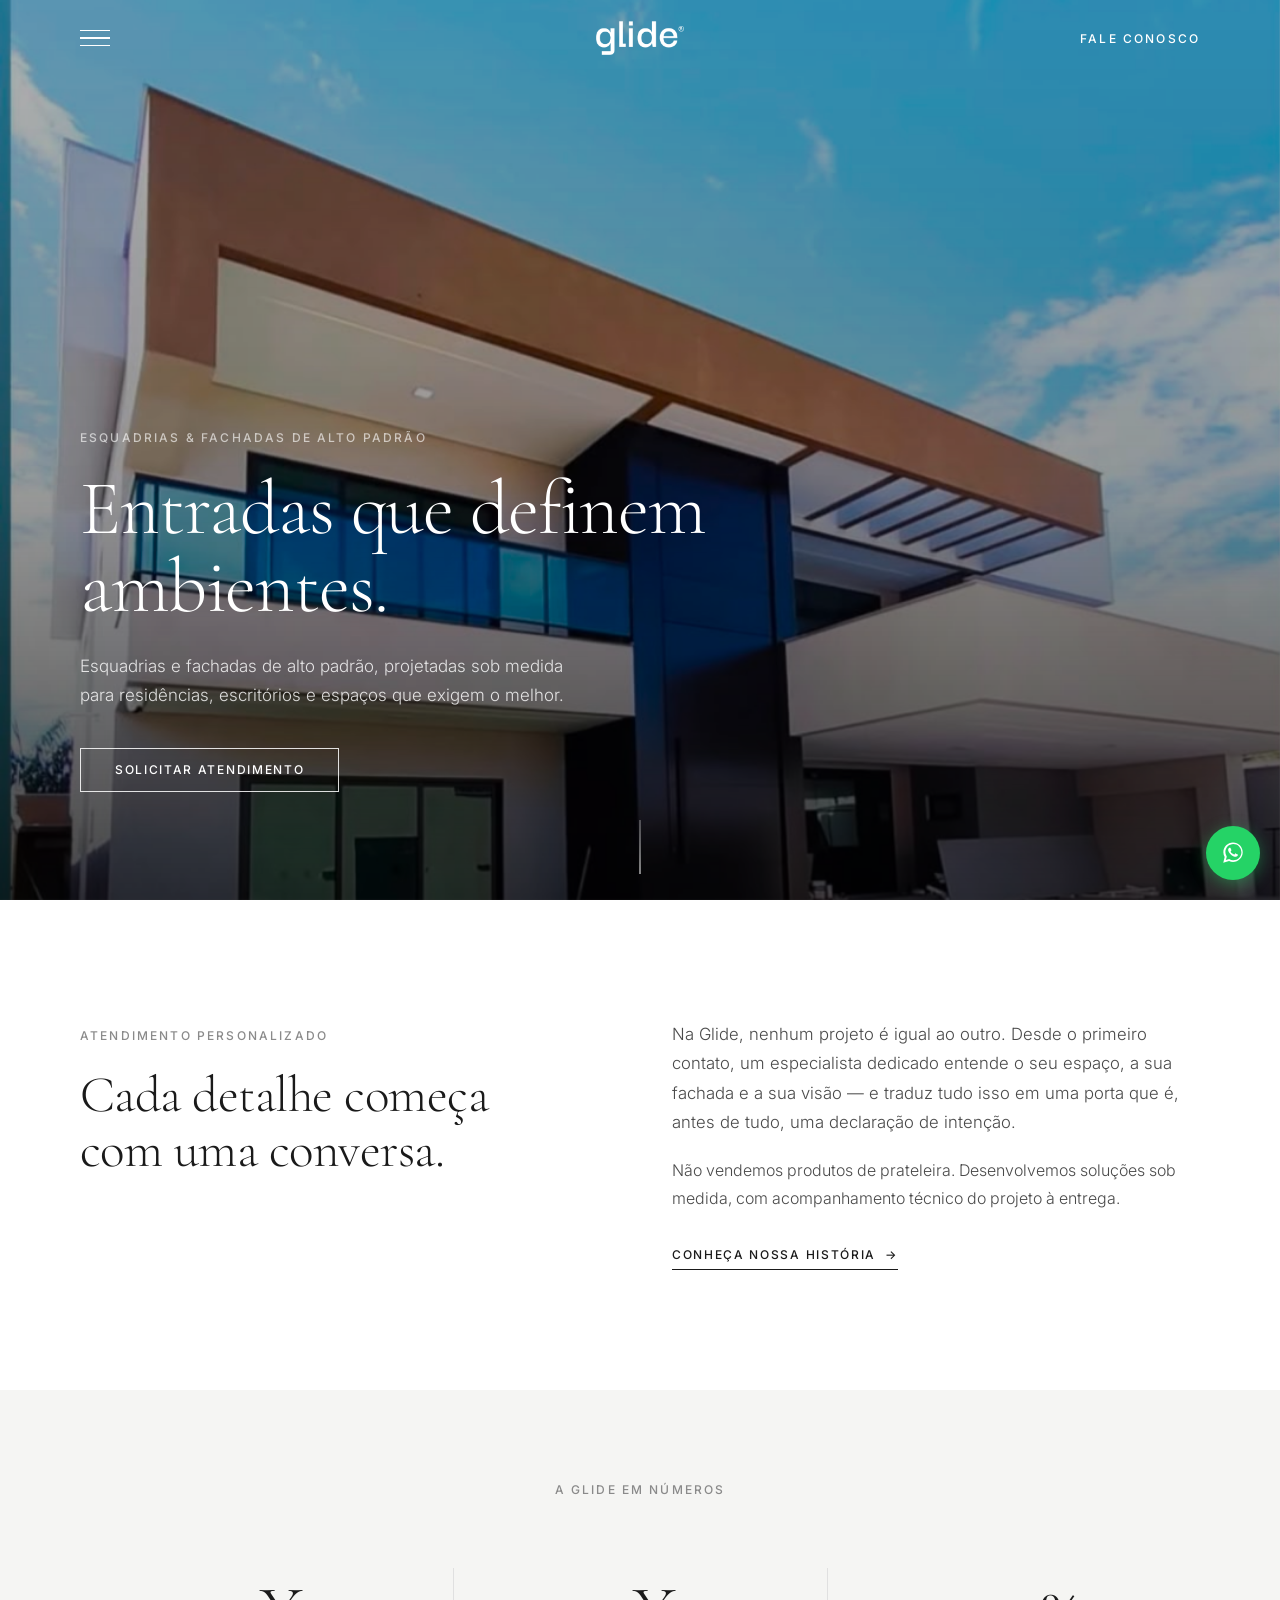
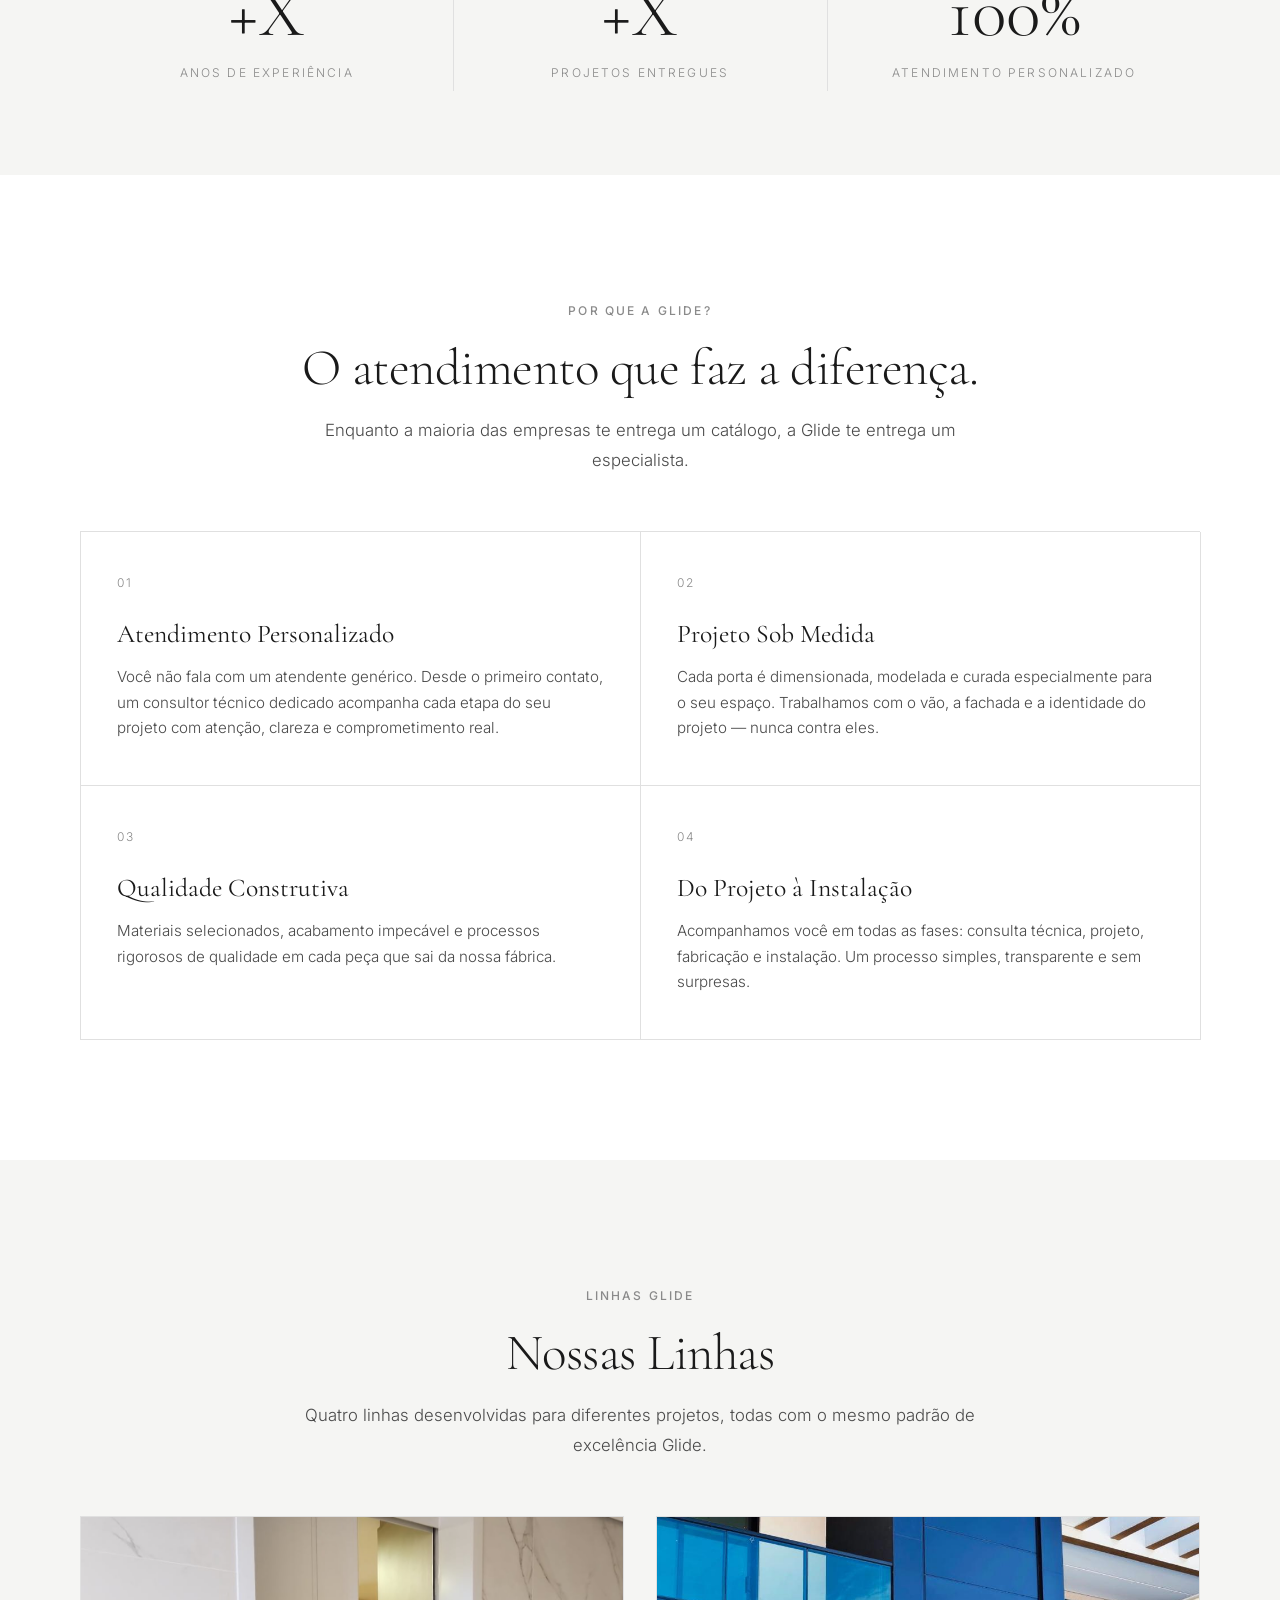
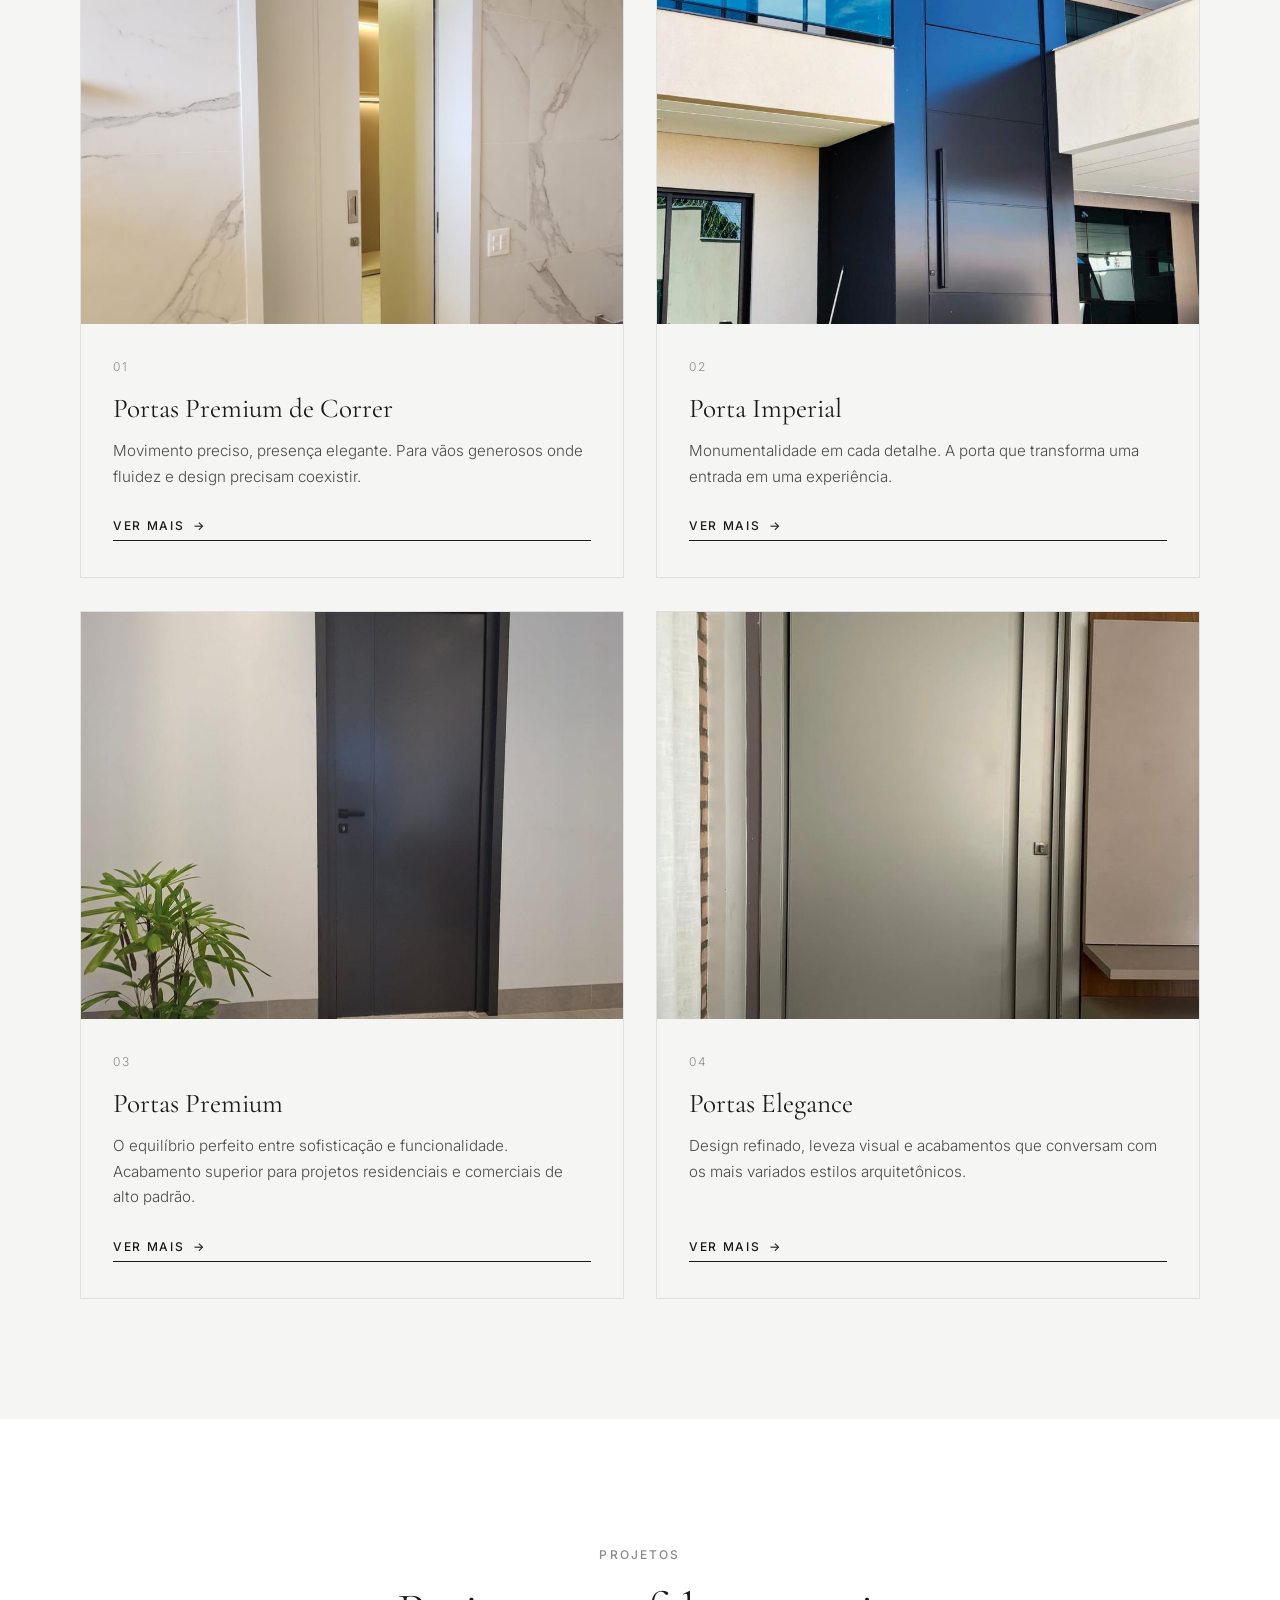
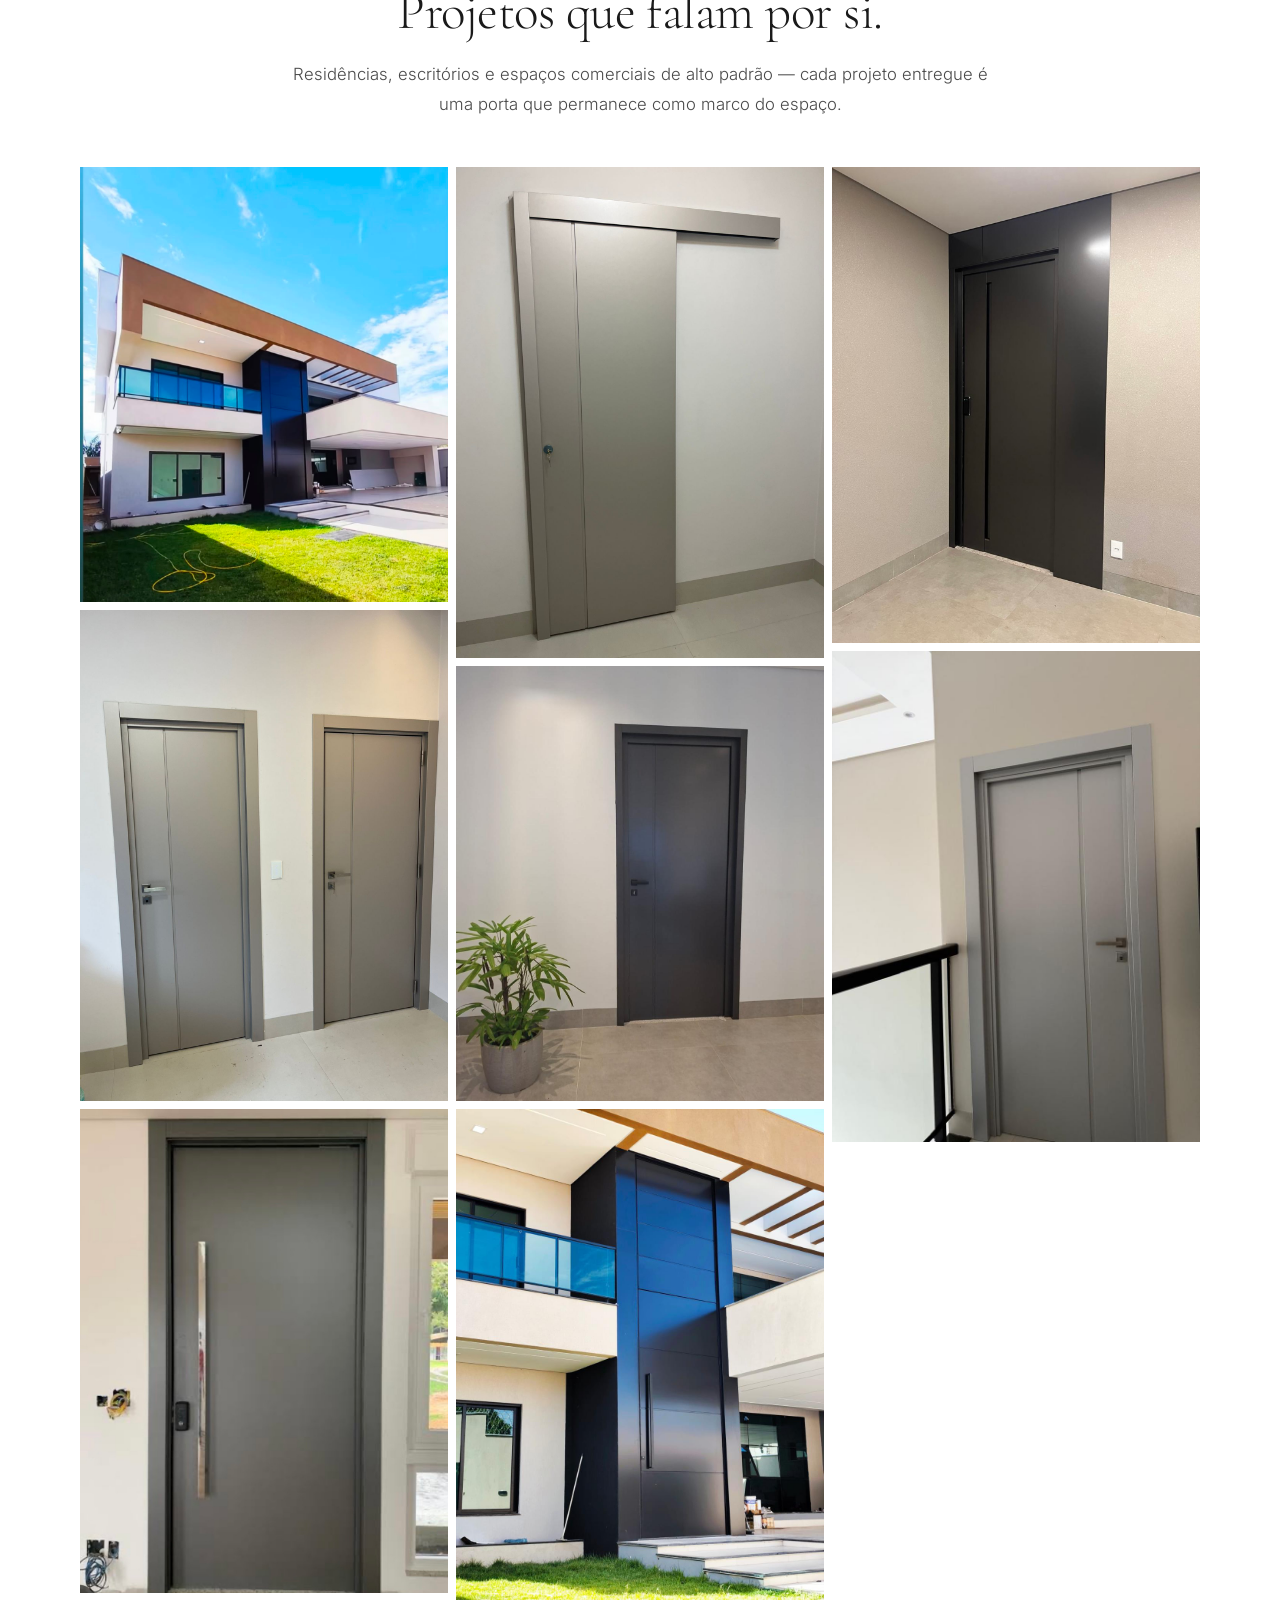
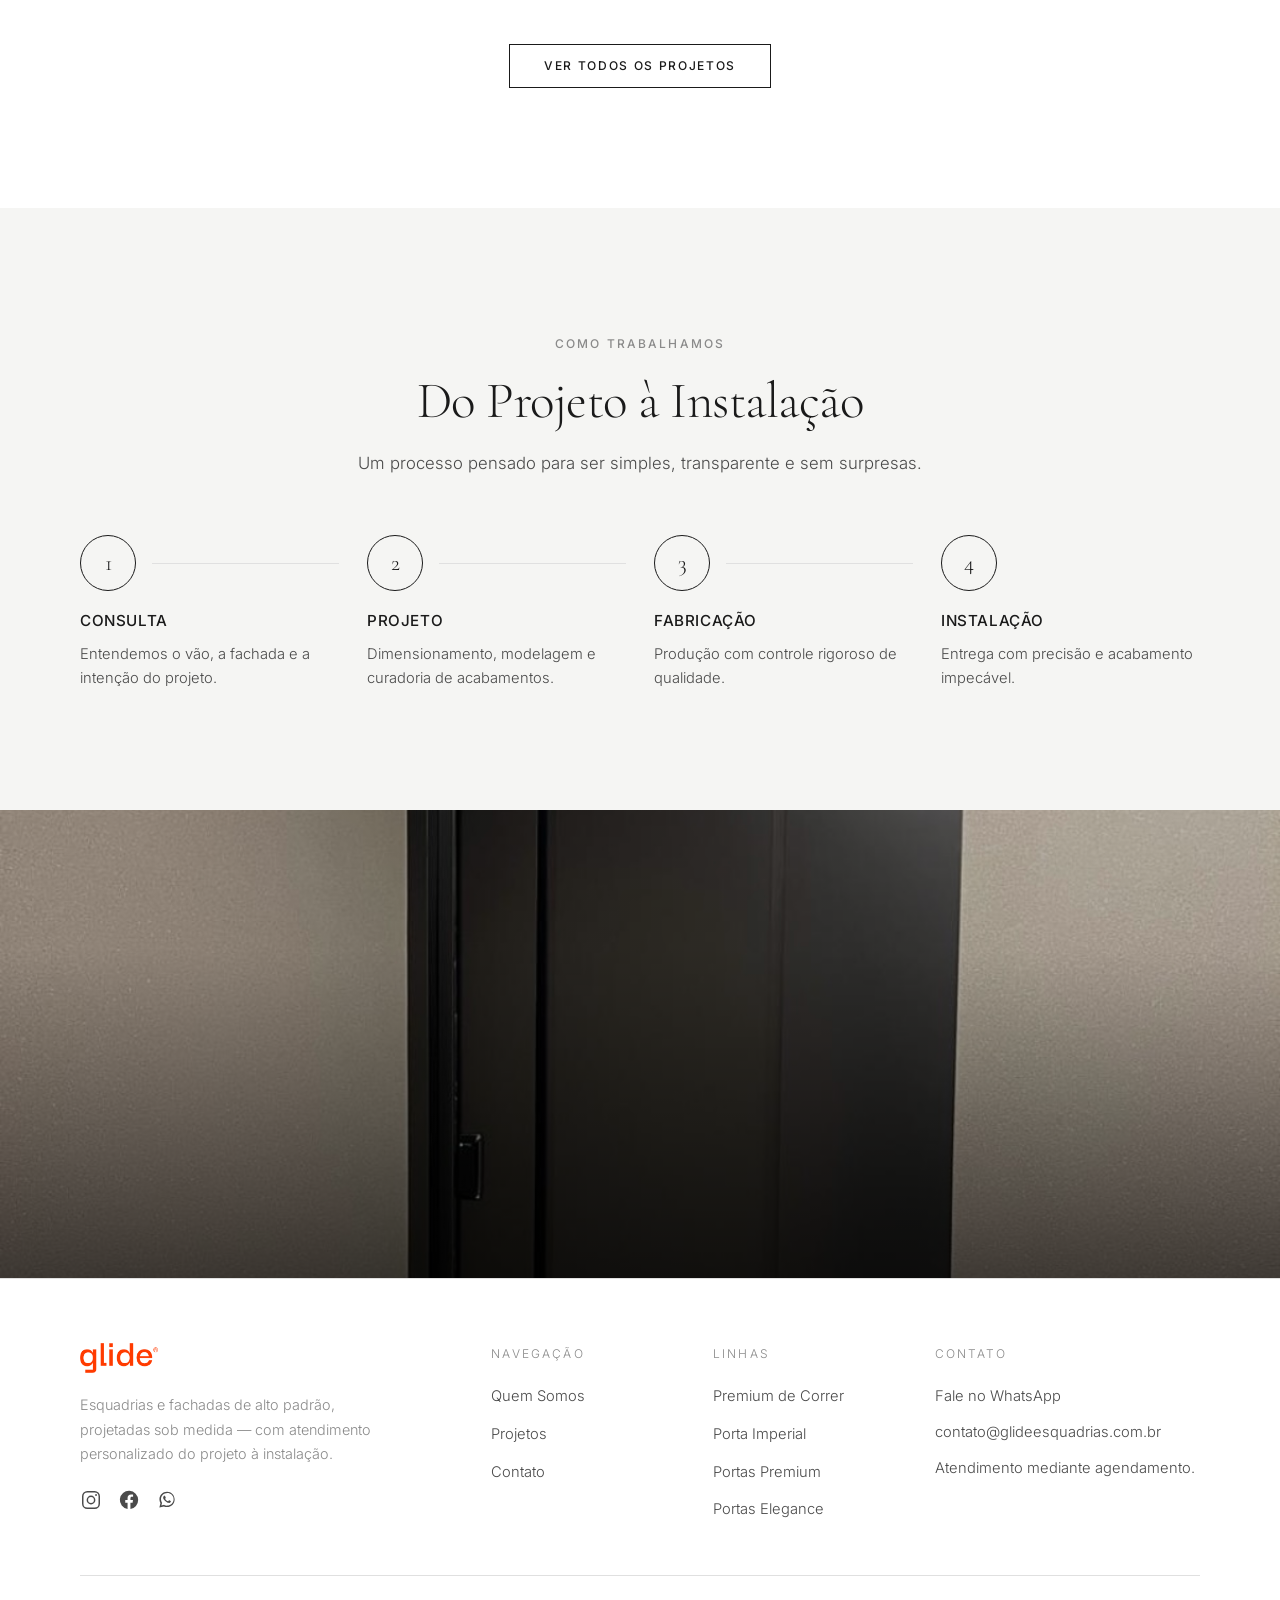
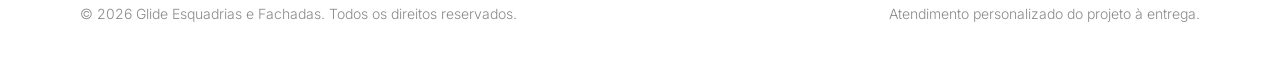
==== index.html @ 8a38317e "first commit" ====
<!DOCTYPE html>
<html lang="pt-BR">
<head>
  <meta charset="UTF-8">
  <meta name="viewport" content="width=device-width, initial-scale=1.0">
  <title>Glide — Esquadrias e Fachadas de Alto Padrão</title>
  <meta name="description" content="A Glide projeta esquadrias e fachadas de alto padrão sob medida, com atendimento 100% personalizado — do projeto à instalação. Portas que definem ambientes.">
  <meta property="og:title" content="Glide — Esquadrias e Fachadas de Alto Padrão">
  <meta property="og:description" content="Esquadrias e fachadas de alto padrão, projetadas sob medida. Atendimento personalizado do projeto à instalação.">
  <meta property="og:type" content="website">
  <link rel="icon" href="images/symbol.png">
  <link rel="preconnect" href="https://fonts.googleapis.com">
  <link rel="preconnect" href="https://fonts.gstatic.com" crossorigin>
  <link href="https://fonts.googleapis.com/css2?family=Cormorant+Garamond:ital,wght@0,300;0,400;1,300;1,400&family=Inter:wght@300;400;500&display=swap" rel="stylesheet">
  <link rel="stylesheet" href="css/tokens.css">
  <link rel="stylesheet" href="css/reset.css">
  <link rel="stylesheet" href="css/main.css">
  <script src="js/main.js" defer></script>
</head>
<body>

  <!-- ============ NAVBAR ============ -->
  <header class="navbar" id="navbar">
    <div class="navbar__inner">
      <button class="nav-toggle" aria-label="Abrir menu" aria-expanded="false" aria-controls="menu">
        <span></span><span></span><span></span>
      </button>
      <a href="index.html" class="nav-logo" aria-label="Glide — página inicial">
        <img class="logo-light" src="images/logo-white.png" alt="Glide" width="120" height="34">
        <img class="logo-dark" src="images/logo-dark.png" alt="" aria-hidden="true" width="120" height="34">
      </a>
      <a href="contato.html" class="nav-cta">Fale Conosco</a>
    </div>
  </header>

  <!-- ============ MENU OVERLAY ============ -->
  <nav class="menu" id="menu" aria-hidden="true" aria-label="Menu principal">
    <div class="menu__bar">
      <a href="index.html" class="menu__logo" aria-label="Glide"><img src="images/logo-white.png" alt="Glide"></a>
      <button class="menu__close" aria-label="Fechar menu"></button>
    </div>
    <div class="menu__body">
      <div class="menu__nav">
        <a href="index.html" class="menu__link is-active" style="--i:0">Início</a>
        <a href="quem-somos.html" class="menu__link" style="--i:1">Quem Somos</a>
        <a href="projetos.html" class="menu__link" style="--i:2">Projetos</a>
        <a href="contato.html" class="menu__link" style="--i:3">Contato</a>
      </div>
      <div class="menu__group">
        <span class="menu__group-label">Linhas de Produto</span>
        <div class="menu__sub">
          <a href="portas-premium-correr.html">Portas Premium de Correr</a>
          <a href="porta-imperial.html">Porta Imperial</a>
          <a href="portas-premium.html">Portas Premium</a>
          <a href="portas-elegance.html">Portas Elegance</a>
        </div>
      </div>
    </div>
    <div class="menu__footer">
      <a href="https://wa.me/SEU_NUMERO_AQUI" target="_blank" rel="noopener">WhatsApp</a>
      <a href="contato.html">Contato</a>
      <span>Atendimento personalizado do projeto à entrega.</span>
    </div>
  </nav>

  <main>

    <!-- ============ HERO ============ -->
    <section class="hero">
      <div class="hero__media">
        <img src="fotosportas/Imperial/IMG_0067%20-%20Porta%20Imperial.jpeg"
             alt="Fachada de residência de alto padrão com porta pivotante Glide" fetchpriority="high">
      </div>
      <div class="hero__content container">
        <div class="hero__inner">
          <span class="eyebrow eyebrow--light">Esquadrias &amp; Fachadas de Alto Padrão</span>
          <h1 class="hero__title">Entradas que definem ambientes.</h1>
          <p class="hero__subtitle">Esquadrias e fachadas de alto padrão, projetadas sob medida para residências, escritórios e espaços que exigem o melhor.</p>
          <a href="https://wa.me/SEU_NUMERO_AQUI" target="_blank" rel="noopener" class="btn btn--outline-light">Solicitar Atendimento</a>
        </div>
      </div>
      <span class="hero__cue" aria-hidden="true"></span>
    </section>

    <!-- ============ INTRO / MARCA ============ -->
    <section class="section">
      <div class="container">
        <div class="intro-cols">
          <div class="intro-cols__head reveal">
            <span class="eyebrow">Atendimento Personalizado</span>
            <h2 class="title-section">Cada detalhe começa<br>com uma conversa.</h2>
          </div>
          <div class="intro-cols__body reveal" style="--reveal-delay:.1s">
            <p class="lead">Na Glide, nenhum projeto é igual ao outro. Desde o primeiro contato, um especialista dedicado entende o seu espaço, a sua fachada e a sua visão — e traduz tudo isso em uma porta que é, antes de tudo, uma declaração de intenção.</p>
            <p>Não vendemos produtos de prateleira. Desenvolvemos soluções sob medida, com acompanhamento técnico do projeto à entrega.</p>
            <a href="quem-somos.html" class="text-link">Conheça nossa história <span class="arrow">→</span></a>
          </div>
        </div>
      </div>
    </section>

    <!-- ============ STATS ============ -->
    <section class="section section--surface section--tight">
      <div class="container">
        <div class="section-head reveal" style="margin-bottom:48px">
          <span class="eyebrow">A Glide em Números</span>
        </div>
        <div class="stats" data-stagger="0.12">
          <div class="stat reveal">
            <div class="stat__num">+X</div>
            <div class="stat__label">Anos de experiência</div>
          </div>
          <div class="stat reveal">
            <div class="stat__num">+X</div>
            <div class="stat__label">Projetos entregues</div>
          </div>
          <div class="stat reveal">
            <div class="stat__num">100%</div>
            <div class="stat__label">Atendimento personalizado</div>
          </div>
        </div>
        <!-- TODO: substituir +X pelos números reais da empresa -->
      </div>
    </section>

    <!-- ============ POR QUE A GLIDE ============ -->
    <section class="section">
      <div class="container">
        <div class="section-head reveal">
          <span class="eyebrow">Por que a Glide?</span>
          <h2 class="title-section">O atendimento que faz a diferença.</h2>
          <p class="lead">Enquanto a maioria das empresas te entrega um catálogo, a Glide te entrega um especialista.</p>
        </div>
        <div class="why-grid" data-stagger="0.08">
          <article class="why-card reveal">
            <div class="why-card__num">01</div>
            <h3 class="why-card__title">Atendimento Personalizado</h3>
            <p class="why-card__text">Você não fala com um atendente genérico. Desde o primeiro contato, um consultor técnico dedicado acompanha cada etapa do seu projeto com atenção, clareza e comprometimento real.</p>
          </article>
          <article class="why-card reveal">
            <div class="why-card__num">02</div>
            <h3 class="why-card__title">Projeto Sob Medida</h3>
            <p class="why-card__text">Cada porta é dimensionada, modelada e curada especialmente para o seu espaço. Trabalhamos com o vão, a fachada e a identidade do projeto — nunca contra eles.</p>
          </article>
          <article class="why-card reveal">
            <div class="why-card__num">03</div>
            <h3 class="why-card__title">Qualidade Construtiva</h3>
            <p class="why-card__text">Materiais selecionados, acabamento impecável e processos rigorosos de qualidade em cada peça que sai da nossa fábrica.</p>
          </article>
          <article class="why-card reveal">
            <div class="why-card__num">04</div>
            <h3 class="why-card__title">Do Projeto à Instalação</h3>
            <p class="why-card__text">Acompanhamos você em todas as fases: consulta técnica, projeto, fabricação e instalação. Um processo simples, transparente e sem surpresas.</p>
          </article>
        </div>
      </div>
    </section>

    <!-- ============ NOSSAS LINHAS ============ -->
    <section class="section section--surface">
      <div class="container">
        <div class="section-head reveal">
          <span class="eyebrow">Linhas Glide</span>
          <h2 class="title-section">Nossas Linhas</h2>
          <p class="lead">Quatro linhas desenvolvidas para diferentes projetos, todas com o mesmo padrão de excelência Glide.</p>
        </div>
        <div class="lines-grid" data-stagger="0.1">

          <article class="line-card reveal">
            <a href="portas-premium-correr.html" class="line-card__media" aria-label="Portas Premium de Correr">
              <img src="fotosportas/Correr%20Premium/IMG_0045%20-%20Porta%20de%20Correr%20Premium.jpeg" alt="Porta de correr premium Glide em ambiente revestido de mármore" loading="lazy">
            </a>
            <div class="line-card__body">
              <div class="line-card__num">01</div>
              <h3 class="line-card__title">Portas Premium de Correr</h3>
              <p class="line-card__text">Movimento preciso, presença elegante. Para vãos generosos onde fluidez e design precisam coexistir.</p>
              <a href="portas-premium-correr.html" class="text-link line-card__cta">Ver mais <span class="arrow">→</span></a>
            </div>
          </article>

          <article class="line-card reveal">
            <a href="porta-imperial.html" class="line-card__media" aria-label="Porta Imperial">
              <img src="fotosportas/Imperial/IMG_0068%20-%20Porta%20Imperial.jpeg" alt="Porta Imperial Glide pivotante de grandes dimensões em fachada" loading="lazy">
            </a>
            <div class="line-card__body">
              <div class="line-card__num">02</div>
              <h3 class="line-card__title">Porta Imperial</h3>
              <p class="line-card__text">Monumentalidade em cada detalhe. A porta que transforma uma entrada em uma experiência.</p>
              <a href="porta-imperial.html" class="text-link line-card__cta">Ver mais <span class="arrow">→</span></a>
            </div>
          </article>

          <article class="line-card reveal">
            <a href="portas-premium.html" class="line-card__media" aria-label="Portas Premium">
              <img src="fotosportas/Premium/IMG_0014%20-%20Porta%20Premium.jpeg" alt="Porta Premium Glide em alumínio com acabamento escuro" loading="lazy">
            </a>
            <div class="line-card__body">
              <div class="line-card__num">03</div>
              <h3 class="line-card__title">Portas Premium</h3>
              <p class="line-card__text">O equilíbrio perfeito entre sofisticação e funcionalidade. Acabamento superior para projetos residenciais e comerciais de alto padrão.</p>
              <a href="portas-premium.html" class="text-link line-card__cta">Ver mais <span class="arrow">→</span></a>
            </div>
          </article>

          <article class="line-card reveal">
            <a href="portas-elegance.html" class="line-card__media" aria-label="Portas Elegance">
              <img src="fotosportas/Elegance/IMG_0016%20-%20Porta%20Elegance.jpeg" alt="Porta Elegance Glide com design slim e perfil refinado" loading="lazy">
            </a>
            <div class="line-card__body">
              <div class="line-card__num">04</div>
              <h3 class="line-card__title">Portas Elegance</h3>
              <p class="line-card__text">Design refinado, leveza visual e acabamentos que conversam com os mais variados estilos arquitetônicos.</p>
              <a href="portas-elegance.html" class="text-link line-card__cta">Ver mais <span class="arrow">→</span></a>
            </div>
          </article>

        </div>
      </div>
    </section>

    <!-- ============ PROJETOS (PREVIEW) ============ -->
    <section class="section">
      <div class="container">
        <div class="section-head reveal">
          <span class="eyebrow">Projetos</span>
          <h2 class="title-section">Projetos que falam por si.</h2>
          <p class="lead">Residências, escritórios e espaços comerciais de alto padrão — cada projeto entregue é uma porta que permanece como marco do espaço.</p>
        </div>
      </div>
      <div class="container container--wide" style="margin-top:48px">
        <div class="masonry js-gallery reveal">
          <a class="gallery-item" href="fotosportas/Imperial/IMG_0067%20-%20Porta%20Imperial.jpeg"><img src="fotosportas/Imperial/IMG_0067%20-%20Porta%20Imperial.jpeg" alt="Fachada de residência de alto padrão com porta Imperial Glide" loading="lazy"></a>
          <a class="gallery-item" href="fotosportas/Premium/IMG_0064%20-%20Porta%20Premium.jpeg"><img src="fotosportas/Premium/IMG_0064%20-%20Porta%20Premium.jpeg" alt="Portas Premium Glide em acabamento taupe" loading="lazy"></a>
          <a class="gallery-item" href="fotosportas/Elegance/IMG_0026%20-%20Porta%20Elegance.jpeg"><img src="fotosportas/Elegance/IMG_0026%20-%20Porta%20Elegance.jpeg" alt="Porta Elegance Glide em tom grafite com puxador alongado" loading="lazy"></a>
          <a class="gallery-item" href="fotosportas/Correr%20Premium/IMG_0047%20-%20Porta%20de%20Correr%20Premium.jpeg"><img src="fotosportas/Correr%20Premium/IMG_0047%20-%20Porta%20de%20Correr%20Premium.jpeg" alt="Porta de correr premium Glide com acabamento prata" loading="lazy"></a>
          <a class="gallery-item" href="fotosportas/Premium/IMG_0014%20-%20Porta%20Premium.jpeg"><img src="fotosportas/Premium/IMG_0014%20-%20Porta%20Premium.jpeg" alt="Porta Premium Glide preta em hall residencial" loading="lazy"></a>
          <a class="gallery-item" href="fotosportas/Imperial/IMG_0068%20-%20Porta%20Imperial.jpeg"><img src="fotosportas/Imperial/IMG_0068%20-%20Porta%20Imperial.jpeg" alt="Porta Imperial Glide pivotante de grandes dimensões" loading="lazy"></a>
          <a class="gallery-item" href="fotosportas/Elegance/IMG_0050%20-%20Porta%20Elegance.PNG"><img src="fotosportas/Elegance/IMG_0050%20-%20Porta%20Elegance.PNG" alt="Porta Elegance Glide preta com design minimalista" loading="lazy"></a>
          <a class="gallery-item" href="fotosportas/Premium/IMG_0020%20-%20Porta%20Premium.jpeg"><img src="fotosportas/Premium/IMG_0020%20-%20Porta%20Premium.jpeg" alt="Porta Premium Glide em ambiente com guarda-corpo de vidro" loading="lazy"></a>
        </div>
        <div class="text-center reveal" style="margin-top:44px">
          <a href="projetos.html" class="btn btn--outline">Ver todos os projetos</a>
        </div>
      </div>
    </section>

    <!-- ============ PROCESSO ============ -->
    <section class="section section--surface">
      <div class="container">
        <div class="section-head reveal">
          <span class="eyebrow">Como Trabalhamos</span>
          <h2 class="title-section">Do Projeto à Instalação</h2>
          <p class="lead">Um processo pensado para ser simples, transparente e sem surpresas.</p>
        </div>
        <div class="process" data-stagger="0.1">
          <div class="step reveal">
            <div class="step__num">1</div>
            <h3 class="step__title">Consulta</h3>
            <p class="step__text">Entendemos o vão, a fachada e a intenção do projeto.</p>
          </div>
          <div class="step reveal">
            <div class="step__num">2</div>
            <h3 class="step__title">Projeto</h3>
            <p class="step__text">Dimensionamento, modelagem e curadoria de acabamentos.</p>
          </div>
          <div class="step reveal">
            <div class="step__num">3</div>
            <h3 class="step__title">Fabricação</h3>
            <p class="step__text">Produção com controle rigoroso de qualidade.</p>
          </div>
          <div class="step reveal">
            <div class="step__num">4</div>
            <h3 class="step__title">Instalação</h3>
            <p class="step__text">Entrega com precisão e acabamento impecável.</p>
          </div>
        </div>
      </div>
    </section>

    <!-- ============ CTA FINAL (BAND) ============ -->
    <section class="page-hero page-hero--short" aria-label="Fale com a Glide">
      <div class="page-hero__media">
        <img src="fotosportas/Elegance/IMG_0050%20-%20Porta%20Elegance.PNG" alt="Porta Glide preta de alto padrão em destaque" loading="lazy">
      </div>
      <div class="page-hero__content container text-center" style="display:flex;flex-direction:column;align-items:center">
        <div class="cta-final">
          <h2 class="title-section on-dark reveal">Tem um projeto e precisa de um<br>atendimento à altura?</h2>
          <a href="https://wa.me/SEU_NUMERO_AQUI" target="_blank" rel="noopener" class="btn btn--outline-light reveal">Fale com um especialista</a>
        </div>
      </div>
    </section>

  </main>

  <!-- ============ FOOTER ============ -->
  <footer class="footer">
    <div class="container">
      <div class="footer__grid">
        <div class="footer__brand">
          <img class="footer__brand-logo" src="images/logo-orange.png" alt="Glide">
          <p class="footer__tagline">Esquadrias e fachadas de alto padrão, projetadas sob medida — com atendimento personalizado do projeto à instalação.</p>
          <div class="footer__social">
            <a href="#" aria-label="Instagram" target="_blank" rel="noopener">
              <svg viewBox="0 0 24 24" fill="none" stroke="currentColor" stroke-width="1.6" aria-hidden="true"><rect x="3" y="3" width="18" height="18" rx="5"/><circle cx="12" cy="12" r="4"/><circle cx="17.5" cy="6.5" r="1" fill="currentColor" stroke="none"/></svg>
            </a>
            <a href="#" aria-label="Facebook" target="_blank" rel="noopener">
              <svg viewBox="0 0 24 24" fill="currentColor" aria-hidden="true"><path d="M22 12a10 10 0 1 0-11.56 9.88v-6.99H7.9V12h2.54V9.8c0-2.5 1.49-3.89 3.78-3.89 1.09 0 2.24.2 2.24.2v2.46h-1.26c-1.24 0-1.63.77-1.63 1.56V12h2.78l-.44 2.89h-2.34v6.99A10 10 0 0 0 22 12z"/></svg>
            </a>
            <a href="https://wa.me/SEU_NUMERO_AQUI" aria-label="WhatsApp" target="_blank" rel="noopener">
              <svg viewBox="0 0 32 32" fill="currentColor" aria-hidden="true"><path d="M16.04 4C9.93 4 4.98 8.95 4.98 15.06c0 1.95.51 3.86 1.48 5.54L4.9 27l6.57-1.72a11.02 11.02 0 0 0 4.56.98h.01c6.11 0 11.06-4.95 11.06-11.06C27.1 8.95 22.15 4 16.04 4zm0 20.2h-.01c-1.41 0-2.79-.38-4-1.1l-.29-.17-3.9 1.02 1.04-3.8-.19-.3a9.13 9.13 0 0 1-1.4-4.86c0-5.05 4.11-9.16 9.17-9.16 2.45 0 4.75.96 6.48 2.69a9.1 9.1 0 0 1 2.68 6.48c0 5.06-4.11 9.17-9.16 9.17zm5.03-6.86c-.27-.14-1.63-.8-1.88-.9-.25-.09-.43-.13-.62.14-.18.27-.71.9-.87 1.08-.16.18-.32.2-.59.07-.27-.14-1.16-.43-2.21-1.36-.82-.73-1.37-1.63-1.53-1.9-.16-.27-.02-.42.12-.55.12-.12.27-.32.41-.48.14-.16.18-.27.27-.46.09-.18.05-.34-.02-.48-.07-.14-.62-1.49-.85-2.04-.22-.53-.45-.46-.62-.47l-.53-.01c-.18 0-.48.07-.73.34-.25.27-.96.94-.96 2.29 0 1.35.98 2.65 1.12 2.84.14.18 1.93 2.95 4.67 4.14.65.28 1.16.45 1.56.58.66.21 1.25.18 1.72.11.52-.08 1.63-.67 1.86-1.31.23-.64.23-1.19.16-1.31-.07-.12-.25-.18-.52-.32z"/></svg>
            </a>
          </div>
        </div>

        <div class="footer__col">
          <div class="footer__col-title">Navegação</div>
          <nav class="footer__links">
            <a href="quem-somos.html">Quem Somos</a>
            <a href="projetos.html">Projetos</a>
            <a href="contato.html">Contato</a>
          </nav>
        </div>

        <div class="footer__col">
          <div class="footer__col-title">Linhas</div>
          <nav class="footer__links">
            <a href="portas-premium-correr.html">Premium de Correr</a>
            <a href="porta-imperial.html">Porta Imperial</a>
            <a href="portas-premium.html">Portas Premium</a>
            <a href="portas-elegance.html">Portas Elegance</a>
          </nav>
        </div>

        <!-- TODO: substituir pelos dados reais de contato da empresa -->
        <div class="footer__col">
          <div class="footer__col-title">Contato</div>
          <div class="footer__contact">
            <a href="https://wa.me/SEU_NUMERO_AQUI" target="_blank" rel="noopener">Fale no WhatsApp</a>
            <a href="mailto:contato@glideesquadrias.com.br">contato@glideesquadrias.com.br</a>
            <p>Atendimento mediante agendamento.</p>
          </div>
        </div>
      </div>

      <div class="footer__bottom">
        <span>&copy; <span class="js-year">2026</span> Glide Esquadrias e Fachadas. Todos os direitos reservados.</span>
        <span>Atendimento personalizado do projeto à entrega.</span>
      </div>
    </div>
  </footer>

  <!-- ============ WHATSAPP FLUTUANTE ============ -->
  <a class="whatsapp-float" href="https://wa.me/SEU_NUMERO_AQUI" target="_blank" rel="noopener" aria-label="Fale com um especialista no WhatsApp">
    <svg viewBox="0 0 32 32" fill="currentColor" aria-hidden="true"><path d="M16.04 4C9.93 4 4.98 8.95 4.98 15.06c0 1.95.51 3.86 1.48 5.54L4.9 27l6.57-1.72a11.02 11.02 0 0 0 4.56.98h.01c6.11 0 11.06-4.95 11.06-11.06C27.1 8.95 22.15 4 16.04 4zm0 20.2h-.01c-1.41 0-2.79-.38-4-1.1l-.29-.17-3.9 1.02 1.04-3.8-.19-.3a9.13 9.13 0 0 1-1.4-4.86c0-5.05 4.11-9.16 9.17-9.16 2.45 0 4.75.96 6.48 2.69a9.1 9.1 0 0 1 2.68 6.48c0 5.06-4.11 9.17-9.16 9.17zm5.03-6.86c-.27-.14-1.63-.8-1.88-.9-.25-.09-.43-.13-.62.14-.18.27-.71.9-.87 1.08-.16.18-.32.2-.59.07-.27-.14-1.16-.43-2.21-1.36-.82-.73-1.37-1.63-1.53-1.9-.16-.27-.02-.42.12-.55.12-.12.27-.32.41-.48.14-.16.18-.27.27-.46.09-.18.05-.34-.02-.48-.07-.14-.62-1.49-.85-2.04-.22-.53-.45-.46-.62-.47l-.53-.01c-.18 0-.48.07-.73.34-.25.27-.96.94-.96 2.29 0 1.35.98 2.65 1.12 2.84.14.18 1.93 2.95 4.67 4.14.65.28 1.16.45 1.56.58.66.21 1.25.18 1.72.11.52-.08 1.63-.67 1.86-1.31.23-.64.23-1.19.16-1.31-.07-.12-.25-.18-.52-.32z"/></svg>
  </a>

</body>
</html>
---- css/tokens.css ----
/* ============================================================
   GLIDE — Design Tokens
   Variáveis globais: cores, tipografia, espaçamento, transições.
   Nunca usar valores hardcoded nas páginas — sempre referenciar
   estas variáveis.
   ============================================================ */

:root {
  /* ---------- CORES ---------- */
  --color-background:   #FFFFFF;   /* fundo principal */
  --color-surface:      #F5F5F3;   /* seções alternadas (off-white quente) */
  --color-surface-2:    #EFEFEC;   /* variação mais profunda da surface */
  --color-dark:         #1A1A1A;   /* textos principais, hero, títulos */
  --color-mid:          #4A4A4A;   /* textos secundários, subtítulos */
  --color-light:        #8A8A8A;   /* textos de apoio, labels, rodapé */
  --color-accent:       #1A1A1A;   /* destaque — botões CTA principais */
  --color-accent-hover: #333333;   /* hover dos botões */
  --color-border:       #E0E0E0;   /* bordas, linhas divisórias */
  --color-border-soft:  #ECECEC;   /* bordas muito sutis */
  --color-whatsapp:     #25D366;   /* ícone flutuante WhatsApp */
  --color-overlay:      rgba(0, 0, 0, 0.45); /* overlay do hero */

  /* ---------- TIPOGRAFIA ---------- */
  --font-heading: 'Cormorant Garamond', Georgia, 'Times New Roman', serif;
  --font-body:    'Inter', -apple-system, BlinkMacSystemFont, 'Segoe UI', sans-serif;
  --font-accent:  'Inter', -apple-system, BlinkMacSystemFont, 'Segoe UI', sans-serif;

  /* Escala tipográfica fluida */
  --text-hero:  clamp(2.75rem, 6vw, 5.5rem);
  --text-h1:    clamp(2.1rem, 4vw, 3.5rem);
  --text-h2:    clamp(1.5rem, 3vw, 2.5rem);
  --text-h3:    1.25rem;
  --text-body:  1rem;
  --text-small: 0.875rem;
  --text-caps:  0.75rem;

  --tracking-caps: 0.18em;   /* letter-spacing de labels em caixa alta */
  --tracking-btn:  0.14em;   /* letter-spacing dos botões */

  --leading-tight: 1.1;
  --leading-snug:  1.3;
  --leading-body:  1.75;

  /* ---------- ESPAÇAMENTO E GRID ---------- */
  --space-section:    120px;   /* padding vertical entre seções (desktop) */
  --space-section-m:  72px;    /* padding vertical entre seções (mobile) */
  --container-max:    1280px;  /* largura máxima do container */
  --container-pad:    80px;    /* padding lateral desktop */
  --container-pad-m:  24px;    /* padding lateral mobile */
  --grid-gap:         32px;    /* gap padrão entre colunas/cards */
  --gallery-gap:      8px;     /* gap editorial das galerias */

  /* ---------- ALTURAS / DIMENSÕES ---------- */
  --nav-h:        76px;        /* altura navbar desktop */
  --nav-h-m:      62px;        /* altura navbar mobile */

  /* ---------- TRANSIÇÕES ---------- */
  --ease:        cubic-bezier(0.22, 0.61, 0.36, 1);
  --ease-out:    cubic-bezier(0.16, 1, 0.3, 1);
  --t-fast:      0.2s;
  --t-base:      0.3s;
  --t-slow:      0.6s;

  /* ---------- SOMBRAS ---------- */
  --shadow-nav:  0 1px 0 var(--color-border);
  --shadow-soft: 0 18px 50px -28px rgba(0, 0, 0, 0.35);

  /* ---------- Z-INDEX ---------- */
  --z-nav:     900;
  --z-menu:    950;
  --z-float:   999;
  --z-lightbox: 1000;
}
---- css/main.css ----
/* ============================================================
   GLIDE — Main Stylesheet
   Luxury minimalism. Mobile-first. CSS puro com variáveis.
   Sumário:
   1.  Layout base (container, section, helpers)
   2.  Tipografia (eyebrow, títulos, leads)
   3.  Botões
   4.  Navbar
   5.  Menu overlay (fullscreen)
   6.  Hero (home) + Hero interno
   7.  Bloco de marca / duas colunas
   8.  Stats
   9.  Cards "Por que a Glide"
   10. Cards de linha de produto
   11. Processo (etapas)
   12. Galeria / masonry
   13. Páginas de produto
   14. Quem somos
   15. Contato (form)
   16. CTA final
   17. Rodapé
   18. WhatsApp flutuante
   19. Lightbox
   20. Animações de reveal
   21. Responsivo
   ============================================================ */

/* ============================================================
   1. LAYOUT BASE
   ============================================================ */
.container {
  width: 100%;
  max-width: var(--container-max);
  margin-inline: auto;
  padding-inline: var(--container-pad-m);
}

.container--wide { max-width: 1480px; }
.container--narrow { max-width: 920px; }

.section {
  padding-block: var(--space-section-m);
}
.section--surface { background-color: var(--color-surface); }
.section--dark { background-color: var(--color-dark); color: #fff; }
.section--tight { padding-block: calc(var(--space-section-m) * 0.7); }

.divider {
  height: 1px;
  background: var(--color-border);
  border: 0;
}

/* ============================================================
   2. TIPOGRAFIA
   ============================================================ */
.eyebrow {
  display: inline-block;
  font-family: var(--font-accent);
  font-size: var(--text-caps);
  font-weight: 500;
  letter-spacing: var(--tracking-caps);
  text-transform: uppercase;
  color: var(--color-light);
}
.eyebrow--light { color: rgba(255, 255, 255, 0.62); }

.title-display {
  font-family: var(--font-heading);
  font-weight: 300;
  font-size: var(--text-h1);
  line-height: 1.05;
  letter-spacing: -0.01em;
  color: var(--color-dark);
}
.title-display em {
  font-style: italic;
}

.title-section {
  font-family: var(--font-heading);
  font-weight: 300;
  font-size: var(--text-h1);
  line-height: 1.08;
  letter-spacing: -0.01em;
  color: var(--color-dark);
}

.lead {
  font-family: var(--font-body);
  font-weight: 300;
  font-size: 1.05rem;
  line-height: var(--leading-body);
  color: var(--color-mid);
}

.muted { color: var(--color-light); }
.on-dark { color: #fff; }
.on-dark .title-section,
.on-dark h2,
.on-dark h3 { color: #fff; }

.text-center { text-align: center; }
.measure { max-width: 56ch; }
.measure-sm { max-width: 46ch; }

/* Cabeçalho de seção centralizado reutilizável */
.section-head {
  max-width: 720px;
  margin-inline: auto;
  text-align: center;
}
.section-head .eyebrow { margin-bottom: 20px; }
.section-head .title-section { margin-bottom: 20px; }
.section-head .lead { margin-inline: auto; }

/* ============================================================
   3. BOTÕES
   ============================================================ */
.btn {
  display: inline-flex;
  align-items: center;
  justify-content: center;
  gap: 10px;
  padding: 15px 34px;
  font-family: var(--font-body);
  font-size: var(--text-caps);
  font-weight: 500;
  letter-spacing: var(--tracking-btn);
  text-transform: uppercase;
  line-height: 1;
  border: 1px solid transparent;
  cursor: pointer;
  transition: background var(--t-fast) var(--ease),
              color var(--t-fast) var(--ease),
              border-color var(--t-fast) var(--ease),
              transform var(--t-fast) var(--ease);
}
.btn:hover { transform: translateY(-1px); }
.btn:active { transform: translateY(0); }

.btn--primary {
  background: var(--color-dark);
  color: #fff;
  border-color: var(--color-dark);
}
.btn--primary:hover { background: var(--color-accent-hover); border-color: var(--color-accent-hover); }

.btn--outline {
  background: transparent;
  color: var(--color-dark);
  border-color: var(--color-dark);
}
.btn--outline:hover { background: var(--color-dark); color: #fff; }

.btn--outline-light {
  background: transparent;
  color: #fff;
  border-color: rgba(255, 255, 255, 0.85);
}
.btn--outline-light:hover { background: #fff; color: var(--color-dark); border-color: #fff; }

.btn--sm { padding: 12px 26px; }

.btn-group {
  display: flex;
  flex-wrap: wrap;
  gap: 16px;
}

/* Link de texto com seta */
.text-link {
  display: inline-flex;
  align-items: center;
  gap: 9px;
  font-family: var(--font-body);
  font-size: var(--text-caps);
  font-weight: 500;
  letter-spacing: var(--tracking-btn);
  text-transform: uppercase;
  color: var(--color-dark);
  padding-bottom: 4px;
  border-bottom: 1px solid var(--color-dark);
  transition: gap var(--t-fast) var(--ease), opacity var(--t-fast) var(--ease);
}
.text-link:hover { gap: 16px; }
.text-link .arrow { transition: transform var(--t-fast) var(--ease); }
.text-link:hover .arrow { transform: translateX(3px); }
.text-link--light { color: #fff; border-color: rgba(255,255,255,0.6); }

/* ============================================================
   4. NAVBAR
   ============================================================ */
.navbar {
  position: fixed;
  inset: 0 0 auto 0;
  z-index: var(--z-nav);
  height: var(--nav-h-m);
  display: flex;
  align-items: center;
  background: transparent;
  transition: background var(--t-base) var(--ease),
              box-shadow var(--t-base) var(--ease),
              height var(--t-base) var(--ease);
}
.navbar__inner {
  width: 100%;
  max-width: 1480px;
  margin-inline: auto;
  padding-inline: var(--container-pad-m);
  display: grid;
  grid-template-columns: 1fr auto 1fr;
  align-items: center;
}

/* Botão hamburger (esquerda) */
.nav-toggle {
  justify-self: start;
  display: inline-flex;
  flex-direction: column;
  gap: 6px;
  width: 30px;
  padding: 6px 0;
  color: #fff;
}
.nav-toggle span {
  display: block;
  height: 1.5px;
  width: 100%;
  background: currentColor;
  transition: transform var(--t-base) var(--ease),
              opacity var(--t-base) var(--ease),
              background var(--t-base) var(--ease);
}
.nav-toggle__label {
  display: none;
  font-size: var(--text-caps);
  letter-spacing: var(--tracking-caps);
  text-transform: uppercase;
  font-weight: 500;
}

/* Logo (centro) */
.nav-logo {
  justify-self: center;
  display: block;
  position: relative;
  height: 30px;
}
.nav-logo img {
  height: 100%;
  width: auto;
  transition: opacity var(--t-base) var(--ease);
}
.nav-logo .logo-dark {
  position: absolute;
  inset: 0;
  opacity: 0;
}

/* CTA direita */
.nav-cta {
  justify-self: end;
  display: none;
  font-size: var(--text-caps);
  font-weight: 500;
  letter-spacing: var(--tracking-caps);
  text-transform: uppercase;
  color: #fff;
  transition: color var(--t-base) var(--ease), opacity var(--t-fast) var(--ease);
}
.nav-cta:hover { opacity: 0.7; }

/* Estado: rolado / sólido */
.navbar.is-solid {
  background: var(--color-background);
  box-shadow: var(--shadow-nav);
}
.navbar.is-solid .nav-toggle { color: var(--color-dark); }
.navbar.is-solid .nav-cta { color: var(--color-dark); }
.navbar.is-solid .nav-logo .logo-light { opacity: 0; }
.navbar.is-solid .nav-logo .logo-dark { opacity: 1; }

/* ============================================================
   5. MENU OVERLAY (FULLSCREEN)
   ============================================================ */
.menu {
  position: fixed;
  inset: 0;
  z-index: var(--z-menu);
  background: var(--color-dark);
  color: #fff;
  display: flex;
  flex-direction: column;
  opacity: 0;
  visibility: hidden;
  transform: translateY(-12px);
  transition: opacity var(--t-base) var(--ease),
              transform var(--t-base) var(--ease),
              visibility var(--t-base);
  overflow-y: auto;
}
.menu.is-open {
  opacity: 1;
  visibility: visible;
  transform: none;
}

.menu__bar {
  height: var(--nav-h-m);
  display: flex;
  align-items: center;
  justify-content: space-between;
  padding-inline: var(--container-pad-m);
  flex-shrink: 0;
}
.menu__logo { height: 28px; }
.menu__logo img { height: 100%; width: auto; }
.menu__close {
  width: 34px;
  height: 34px;
  position: relative;
  color: #fff;
}
.menu__close::before,
.menu__close::after {
  content: "";
  position: absolute;
  top: 50%;
  left: 50%;
  width: 22px;
  height: 1.5px;
  background: currentColor;
}
.menu__close::before { transform: translate(-50%, -50%) rotate(45deg); }
.menu__close::after  { transform: translate(-50%, -50%) rotate(-45deg); }

.menu__body {
  flex: 1;
  display: flex;
  flex-direction: column;
  justify-content: center;
  padding: 48px var(--container-pad-m) 64px;
}

.menu__nav { display: flex; flex-direction: column; gap: 2px; }

.menu__link {
  font-family: var(--font-heading);
  font-weight: 300;
  font-size: clamp(2rem, 8vw, 3.4rem);
  line-height: 1.25;
  color: rgba(255, 255, 255, 0.55);
  width: fit-content;
  transition: color var(--t-fast) var(--ease), transform var(--t-fast) var(--ease);
  /* animação de entrada escalonada */
  opacity: 0;
  transform: translateY(18px);
}
.menu.is-open .menu__link {
  animation: menuIn 0.6s var(--ease-out) forwards;
  animation-delay: calc(var(--i, 0) * 0.06s + 0.12s);
}
.menu__link:hover { color: #fff; transform: translateX(8px); }
.menu__link.is-active { color: #fff; }
.menu__link.is-active::before {
  content: "";
  display: inline-block;
  width: 26px;
  height: 1px;
  background: var(--color-light);
  vertical-align: middle;
  margin-right: 16px;
}

@keyframes menuIn {
  to { opacity: 1; transform: none; }
}

/* Submenu de produtos */
.menu__group { margin: 6px 0 6px; }
.menu__group-label {
  display: block;
  font-size: var(--text-caps);
  letter-spacing: var(--tracking-caps);
  text-transform: uppercase;
  color: var(--color-light);
  margin-bottom: 14px;
}
.menu__sub {
  display: flex;
  flex-direction: column;
  gap: 12px;
  padding-left: 2px;
}
.menu__sub a {
  font-family: var(--font-body);
  font-weight: 300;
  font-size: 1.05rem;
  color: rgba(255, 255, 255, 0.6);
  width: fit-content;
  transition: color var(--t-fast) var(--ease), transform var(--t-fast) var(--ease);
}
.menu__sub a:hover { color: #fff; transform: translateX(6px); }
.menu__sub a.is-active { color: #fff; }

.menu__footer {
  margin-top: 44px;
  padding-top: 28px;
  border-top: 1px solid rgba(255, 255, 255, 0.12);
  display: flex;
  flex-wrap: wrap;
  gap: 24px;
  align-items: center;
  font-size: var(--text-small);
  color: var(--color-light);
}
.menu__footer a { transition: color var(--t-fast) var(--ease); }
.menu__footer a:hover { color: #fff; }

body.menu-open { overflow: hidden; }

/* ============================================================
   6. HERO (HOME)
   ============================================================ */
.hero {
  position: relative;
  min-height: 100svh;
  display: flex;
  align-items: flex-end;
  overflow: hidden;
}
.hero__media {
  position: absolute;
  inset: 0;
  z-index: -2;
}
.hero__media img {
  width: 100%;
  height: 100%;
  object-fit: cover;
  object-position: center 35%;
  animation: heroZoom 14s var(--ease) forwards;
}
@keyframes heroZoom {
  from { transform: scale(1.06); }
  to   { transform: scale(1); }
}
.hero::after {
  content: "";
  position: absolute;
  inset: 0;
  z-index: -1;
  background: linear-gradient(
    to top,
    rgba(0,0,0,0.72) 0%,
    rgba(0,0,0,0.40) 45%,
    rgba(0,0,0,0.30) 100%
  );
}
.hero__content {
  position: relative;
  width: 100%;
  padding-bottom: clamp(56px, 12vh, 120px);
  padding-top: 120px;
}
.hero__inner { max-width: 760px; }
.hero .eyebrow { margin-bottom: 22px; }
.hero__title {
  font-family: var(--font-heading);
  font-weight: 300;
  font-size: var(--text-hero);
  line-height: 1.02;
  letter-spacing: -0.015em;
  color: #fff;
  margin-bottom: 26px;
}
.hero__subtitle {
  font-family: var(--font-body);
  font-weight: 300;
  font-size: 1.0625rem;
  line-height: 1.7;
  color: rgba(255, 255, 255, 0.82);
  max-width: 52ch;
  margin-bottom: 38px;
}

/* Scroll cue */
.hero__cue {
  position: absolute;
  bottom: 26px;
  left: 50%;
  transform: translateX(-50%);
  width: 1px;
  height: 54px;
  background: linear-gradient(to bottom, rgba(255,255,255,0) 0%, rgba(255,255,255,0.7) 100%);
  overflow: hidden;
}
.hero__cue::after {
  content: "";
  position: absolute;
  inset: 0;
  background: #fff;
  animation: cue 2.2s var(--ease) infinite;
}
@keyframes cue {
  0% { transform: translateY(-100%); }
  60%, 100% { transform: translateY(100%); }
}

/* ============================================================
   6b. HERO INTERNO (páginas)
   ============================================================ */
.page-hero {
  position: relative;
  min-height: 62vh;
  display: flex;
  align-items: flex-end;
  overflow: hidden;
}
.page-hero--short { min-height: 52vh; }
.page-hero__media { position: absolute; inset: 0; z-index: -2; }
.page-hero__media img {
  width: 100%;
  height: 100%;
  object-fit: cover;
  object-position: center 40%;
}
.page-hero::after {
  content: "";
  position: absolute;
  inset: 0;
  z-index: -1;
  background: linear-gradient(to top, rgba(0,0,0,0.70), rgba(0,0,0,0.30) 70%, rgba(0,0,0,0.28));
}
.page-hero__content {
  position: relative;
  width: 100%;
  padding-bottom: clamp(44px, 8vh, 80px);
  padding-top: 120px;
}
.page-hero .eyebrow { margin-bottom: 18px; }
.page-hero__title {
  font-family: var(--font-heading);
  font-weight: 300;
  font-size: var(--text-hero);
  line-height: 1.03;
  letter-spacing: -0.015em;
  color: #fff;
  max-width: 16ch;
}
.page-hero__subtitle {
  font-family: var(--font-body);
  font-weight: 300;
  font-size: 1.05rem;
  color: rgba(255,255,255,0.82);
  margin-top: 20px;
  max-width: 50ch;
}

/* ============================================================
   7. BLOCO DE MARCA / DUAS COLUNAS
   ============================================================ */
.split {
  display: grid;
  gap: 40px;
  align-items: center;
}
.split__media { overflow: hidden; }
.split__media img {
  width: 100%;
  height: 100%;
  min-height: 320px;
  object-fit: cover;
  transition: transform 0.9s var(--ease);
}
.split__media:hover img { transform: scale(1.04); }
.split__body .eyebrow { margin-bottom: 20px; }
.split__body .title-section { margin-bottom: 26px; }
.split__body p + p { margin-top: 18px; }
.split__body .btn,
.split__body .text-link { margin-top: 34px; }

/* Variante intro (label + título à esquerda, texto à direita) — estilo referência */
.intro-cols {
  display: grid;
  gap: 28px;
}
.intro-cols__head .eyebrow { margin-bottom: 22px; }
.intro-cols__head .title-section { font-size: var(--text-h1); }
.intro-cols__body p + p { margin-top: 18px; }
.intro-cols__body .text-link { margin-top: 32px; }

/* ============================================================
   8. STATS
   ============================================================ */
.stats {
  display: grid;
  gap: 0;
}
.stat {
  text-align: center;
  padding: 18px 16px;
}
.stat__num {
  font-family: var(--font-heading);
  font-weight: 300;
  font-size: clamp(3.2rem, 8vw, 4.5rem);
  line-height: 1;
  color: var(--color-dark);
  margin-bottom: 14px;
}
.stat__label {
  font-size: var(--text-caps);
  letter-spacing: var(--tracking-caps);
  text-transform: uppercase;
  color: var(--color-light);
}

/* ============================================================
   9. CARDS "POR QUE A GLIDE"
   ============================================================ */
.why-grid {
  display: grid;
  gap: 0;
  margin-top: 56px;
  border-top: 1px solid var(--color-border);
  border-left: 1px solid var(--color-border);
}
.why-card {
  padding: 40px 36px 44px;
  border-right: 1px solid var(--color-border);
  border-bottom: 1px solid var(--color-border);
  background: var(--color-background);
  transition: background var(--t-base) var(--ease);
}
.why-card:hover { background: var(--color-surface); }
.why-card__num {
  font-family: var(--font-body);
  font-size: var(--text-caps);
  letter-spacing: var(--tracking-caps);
  color: var(--color-light);
  margin-bottom: 26px;
}
.why-card__title {
  font-family: var(--font-heading);
  font-weight: 400;
  font-size: 1.6rem;
  line-height: 1.2;
  color: var(--color-dark);
  margin-bottom: 14px;
}
.why-card__text {
  font-size: 0.95rem;
  line-height: 1.7;
  color: var(--color-mid);
}

/* ============================================================
   10. CARDS DE LINHA DE PRODUTO
   ============================================================ */
.lines-grid {
  display: grid;
  gap: var(--grid-gap);
  margin-top: 56px;
}
.line-card {
  display: flex;
  flex-direction: column;
  background: var(--color-surface);
  border: 1px solid var(--color-border);
  overflow: hidden;
  transition: transform var(--t-base) var(--ease),
              border-color var(--t-base) var(--ease),
              box-shadow var(--t-base) var(--ease);
}
.line-card:hover {
  transform: translateY(-3px);
  border-color: var(--color-dark);
  box-shadow: var(--shadow-soft);
}
.line-card__media {
  aspect-ratio: 4 / 3;
  overflow: hidden;
  background: var(--color-surface-2);
}
.line-card__media img {
  width: 100%;
  height: 100%;
  object-fit: cover;
  transition: transform 0.8s var(--ease);
}
.line-card:hover .line-card__media img { transform: scale(1.05); }
.line-card__body {
  padding: 32px 32px 36px;
  display: flex;
  flex-direction: column;
  flex: 1;
}
.line-card__num {
  font-size: var(--text-caps);
  letter-spacing: var(--tracking-caps);
  color: var(--color-light);
  margin-bottom: 16px;
}
.line-card__title {
  font-family: var(--font-heading);
  font-weight: 400;
  font-size: 1.7rem;
  line-height: 1.15;
  color: var(--color-dark);
  margin-bottom: 14px;
}
.line-card__text {
  font-size: 0.95rem;
  line-height: 1.7;
  color: var(--color-mid);
  margin-bottom: 26px;
}
.line-card__cta { margin-top: auto; }

/* ============================================================
   11. PROCESSO (ETAPAS)
   ============================================================ */
.process {
  display: grid;
  gap: 40px;
  margin-top: 56px;
}
.step { position: relative; }
.step__num {
  width: 56px;
  height: 56px;
  border: 1px solid var(--color-dark);
  border-radius: 50%;
  display: flex;
  align-items: center;
  justify-content: center;
  font-family: var(--font-heading);
  font-size: 1.4rem;
  color: var(--color-dark);
  margin-bottom: 22px;
}
.section--dark .step__num { border-color: rgba(255,255,255,0.6); color: #fff; }
.step__title {
  font-size: 0.95rem;
  font-weight: 500;
  letter-spacing: 0.04em;
  text-transform: uppercase;
  color: var(--color-dark);
  margin-bottom: 12px;
}
.section--dark .step__title { color: #fff; }
.step__text {
  font-size: 0.92rem;
  line-height: 1.65;
  color: var(--color-mid);
}
.section--dark .step__text { color: rgba(255,255,255,0.7); }

/* ============================================================
   12. GALERIA / MASONRY
   ============================================================ */
.masonry {
  column-count: 2;
  column-gap: var(--gallery-gap);
}
.masonry--3 { column-count: 2; }
.gallery-item {
  display: block;
  width: 100%;
  margin-bottom: var(--gallery-gap);
  overflow: hidden;
  break-inside: avoid;
  position: relative;
  cursor: zoom-in;
  background: var(--color-surface-2);
}
.gallery-item img {
  width: 100%;
  height: auto;
  display: block;
  transition: transform 0.7s var(--ease);
}
.gallery-item::after {
  content: "";
  position: absolute;
  inset: 0;
  background: rgba(26,26,26,0);
  transition: background var(--t-base) var(--ease);
}
.gallery-item:hover img { transform: scale(1.04); }
.gallery-item:hover::after { background: rgba(26,26,26,0.12); }

/* Filtros (projetos) */
.filters {
  display: flex;
  flex-wrap: wrap;
  gap: 10px;
  justify-content: center;
  margin: 40px 0 48px;
}
.filter-btn {
  padding: 10px 22px;
  font-size: var(--text-caps);
  font-weight: 500;
  letter-spacing: var(--tracking-btn);
  text-transform: uppercase;
  color: var(--color-mid);
  border: 1px solid var(--color-border);
  background: transparent;
  transition: all var(--t-fast) var(--ease);
}
.filter-btn:hover { border-color: var(--color-dark); color: var(--color-dark); }
.filter-btn.is-active {
  background: var(--color-dark);
  color: #fff;
  border-color: var(--color-dark);
}
.gallery-item.is-hidden { display: none; }

/* ============================================================
   13. PÁGINAS DE PRODUTO
   ============================================================ */
.product-intro {
  display: grid;
  gap: 44px;
}
.product-intro__main .eyebrow { margin-bottom: 18px; }
.product-intro__main .title-section { margin-bottom: 26px; }
.product-intro__main p + p { margin-top: 18px; }

.specs {
  border-top: 1px solid var(--color-border);
}
.specs__label {
  font-size: var(--text-caps);
  letter-spacing: var(--tracking-caps);
  text-transform: uppercase;
  color: var(--color-light);
  padding-top: 22px;
  margin-bottom: 6px;
}
.specs ul { margin-top: 6px; }
.specs li {
  display: flex;
  gap: 16px;
  padding: 18px 0;
  border-bottom: 1px solid var(--color-border);
  font-size: 0.98rem;
  line-height: 1.55;
  color: var(--color-mid);
}
.specs li::before {
  content: "";
  flex-shrink: 0;
  width: 7px;
  height: 7px;
  margin-top: 9px;
  border: 1px solid var(--color-dark);
  border-radius: 50%;
}

.feature-band__media { overflow: hidden; }
.feature-band__media img {
  width: 100%;
  height: 100%;
  min-height: 380px;
  object-fit: cover;
  transition: transform 0.9s var(--ease);
}
.feature-band__media:hover img { transform: scale(1.04); }

.product-cta {
  display: flex;
  flex-wrap: wrap;
  gap: 16px;
  margin-top: 40px;
}

/* ============================================================
   14. QUEM SOMOS
   ============================================================ */
.values {
  display: grid;
  gap: 0;
  margin-top: 12px;
  border-top: 1px solid var(--color-border);
}
.value-item {
  display: flex;
  gap: 24px;
  align-items: baseline;
  padding: 28px 0;
  border-bottom: 1px solid var(--color-border);
}
.value-item__idx {
  font-family: var(--font-heading);
  font-size: 1.5rem;
  color: var(--color-light);
  min-width: 48px;
}
.value-item__text {
  font-family: var(--font-heading);
  font-weight: 400;
  font-size: clamp(1.3rem, 3vw, 1.8rem);
  line-height: 1.3;
  color: var(--color-dark);
}

/* ============================================================
   15. CONTATO (FORM)
   ============================================================ */
.contact-grid {
  display: grid;
  gap: 56px;
}
.form { display: grid; gap: 26px; }
.field { display: flex; flex-direction: column; gap: 10px; }
.field label {
  font-size: var(--text-caps);
  letter-spacing: var(--tracking-caps);
  text-transform: uppercase;
  color: var(--color-light);
  font-weight: 500;
}
.field input,
.field textarea,
.field select {
  width: 100%;
  padding: 14px 2px;
  border-bottom: 1px solid var(--color-border);
  font-size: 1rem;
  font-weight: 300;
  color: var(--color-dark);
  background: transparent;
  transition: border-color var(--t-fast) var(--ease);
}
.field input::placeholder,
.field textarea::placeholder { color: var(--color-light); }
.field input:focus,
.field textarea:focus,
.field select:focus {
  outline: none;
  border-color: var(--color-dark);
}
.field textarea { resize: vertical; min-height: 120px; }
.field select { appearance: none; cursor: pointer; }
.form__submit { margin-top: 6px; }
.form__note {
  font-size: var(--text-small);
  color: var(--color-light);
  margin-top: 10px;
}

.contact-aside .eyebrow { margin-bottom: 18px; }
.contact-aside .title-section { margin-bottom: 22px; }
.contact-block { margin-top: 30px; }
.contact-block__label {
  font-size: var(--text-caps);
  letter-spacing: var(--tracking-caps);
  text-transform: uppercase;
  color: var(--color-light);
  margin-bottom: 8px;
}
.contact-block a,
.contact-block p { color: var(--color-dark); font-weight: 300; }
.contact-block a:hover { color: var(--color-mid); }

/* ============================================================
   16. CTA FINAL
   ============================================================ */
.cta-final {
  text-align: center;
}
.cta-final .title-section {
  font-size: var(--text-h1);
  max-width: 18ch;
  margin: 0 auto 36px;
}
.section--dark .cta-final .title-section { color: #fff; }

/* ============================================================
   17. RODAPÉ
   ============================================================ */
.footer {
  background: var(--color-background);
  border-top: 1px solid var(--color-border);
  padding-block: 64px 36px;
}
.footer__grid {
  display: grid;
  gap: 44px;
}
.footer__brand-logo { height: 30px; width: auto; margin-bottom: 20px; }
.footer__tagline {
  font-size: 0.9rem;
  color: var(--color-light);
  max-width: 34ch;
  line-height: 1.7;
}
.footer__col-title {
  font-size: var(--text-caps);
  letter-spacing: var(--tracking-caps);
  text-transform: uppercase;
  color: var(--color-light);
  margin-bottom: 20px;
}
.footer__links { display: flex; flex-direction: column; gap: 12px; }
.footer__links a,
.footer__contact a,
.footer__contact p {
  font-size: 0.92rem;
  color: var(--color-mid);
  transition: color var(--t-fast) var(--ease);
}
.footer__links a:hover,
.footer__contact a:hover { color: var(--color-dark); }
.footer__contact { display: flex; flex-direction: column; gap: 10px; }
.footer__social {
  display: flex;
  gap: 16px;
  margin-top: 22px;
}
.footer__social a {
  width: 22px;
  height: 22px;
  color: var(--color-mid);
  transition: color var(--t-fast) var(--ease), transform var(--t-fast) var(--ease);
}
.footer__social a:hover { color: var(--color-dark); transform: translateY(-2px); }
.footer__social svg { width: 100%; height: 100%; }
.footer__bottom {
  margin-top: 52px;
  padding-top: 26px;
  border-top: 1px solid var(--color-border);
  display: flex;
  flex-wrap: wrap;
  gap: 12px;
  justify-content: space-between;
  font-size: var(--text-small);
  color: var(--color-light);
}

/* ============================================================
   18. WHATSAPP FLUTUANTE
   ============================================================ */
.whatsapp-float {
  position: fixed;
  bottom: 20px;
  right: 20px;
  z-index: var(--z-float);
  width: 54px;
  height: 54px;
  background-color: var(--color-whatsapp);
  border-radius: 50%;
  display: flex;
  align-items: center;
  justify-content: center;
  box-shadow: 0 4px 16px rgba(37, 211, 102, 0.4);
  transition: transform var(--t-fast) var(--ease), box-shadow var(--t-fast) var(--ease);
}
.whatsapp-float svg { width: 28px; height: 28px; color: #fff; }
.whatsapp-float:hover {
  transform: scale(1.08);
  box-shadow: 0 6px 24px rgba(37, 211, 102, 0.5);
}
.whatsapp-float::before {
  content: "Fale com um especialista";
  position: absolute;
  right: 66px;
  white-space: nowrap;
  background: var(--color-dark);
  color: #fff;
  font-family: var(--font-body);
  font-size: var(--text-caps);
  letter-spacing: 0.02em;
  padding: 8px 14px;
  border-radius: 4px;
  opacity: 0;
  transform: translateX(6px);
  pointer-events: none;
  transition: opacity var(--t-fast) var(--ease), transform var(--t-fast) var(--ease);
}
.whatsapp-float::after {
  content: "";
  position: absolute;
  right: 60px;
  width: 0; height: 0;
  border-left: 6px solid var(--color-dark);
  border-top: 5px solid transparent;
  border-bottom: 5px solid transparent;
  opacity: 0;
  transition: opacity var(--t-fast) var(--ease);
}
.whatsapp-float:hover::before { opacity: 1; transform: translateX(0); }
.whatsapp-float:hover::after { opacity: 1; }

/* ============================================================
   19. LIGHTBOX
   ============================================================ */
.lightbox {
  position: fixed;
  inset: 0;
  z-index: var(--z-lightbox);
  background: rgba(15, 15, 15, 0.94);
  display: flex;
  align-items: center;
  justify-content: center;
  opacity: 0;
  visibility: hidden;
  transition: opacity var(--t-base) var(--ease), visibility var(--t-base);
}
.lightbox.is-open { opacity: 1; visibility: visible; }
.lightbox__img {
  max-width: 90vw;
  max-height: 84vh;
  object-fit: contain;
  box-shadow: 0 30px 80px rgba(0,0,0,0.5);
  transform: scale(0.97);
  transition: transform var(--t-base) var(--ease-out);
}
.lightbox.is-open .lightbox__img { transform: scale(1); }
.lightbox__btn {
  position: absolute;
  top: 50%;
  transform: translateY(-50%);
  width: 54px;
  height: 54px;
  display: flex;
  align-items: center;
  justify-content: center;
  color: #fff;
  font-size: 1.6rem;
  background: rgba(255,255,255,0.06);
  border: 1px solid rgba(255,255,255,0.2);
  border-radius: 50%;
  transition: background var(--t-fast) var(--ease);
}
.lightbox__btn:hover { background: rgba(255,255,255,0.16); }
.lightbox__prev { left: 4vw; }
.lightbox__next { right: 4vw; }
.lightbox__close {
  position: absolute;
  top: 24px;
  right: 24px;
  width: 44px;
  height: 44px;
  color: #fff;
  font-size: 1.6rem;
  display: flex;
  align-items: center;
  justify-content: center;
}
.lightbox__counter {
  position: absolute;
  bottom: 28px;
  left: 50%;
  transform: translateX(-50%);
  color: rgba(255,255,255,0.75);
  font-size: var(--text-small);
  letter-spacing: 0.1em;
}

/* ============================================================
   20. ANIMAÇÕES DE REVEAL
   ============================================================ */
.reveal {
  opacity: 0;
  transform: translateY(26px);
  transition: opacity 0.8s var(--ease-out), transform 0.8s var(--ease-out);
  transition-delay: var(--reveal-delay, 0s);
  will-change: opacity, transform;
}
.reveal.is-visible {
  opacity: 1;
  transform: none;
}
@media (prefers-reduced-motion: reduce) {
  .reveal { opacity: 1; transform: none; transition: none; }
  .hero__media img { animation: none; }
  .hero__cue { display: none; }
}

/* ============================================================
   21. RESPONSIVO
   ============================================================ */

/* Tablet pequeno+ */
@media (min-width: 600px) {
  .stats { grid-template-columns: repeat(3, 1fr); }
  .stat { padding: 8px 24px; }
  .stat + .stat { border-left: 1px solid var(--color-border); }
  .lines-grid { grid-template-columns: repeat(2, 1fr); }
  .footer__grid { grid-template-columns: 1fr 1fr; }
  .masonry { column-count: 2; }
}

/* Tablet / desktop */
@media (min-width: 768px) {
  .container { padding-inline: 40px; }
  .navbar__inner { padding-inline: 40px; }
  .menu__bar { padding-inline: 40px; }
  .menu__body { padding-inline: 40px; }

  .section { padding-block: var(--space-section); }
  .section--tight { padding-block: calc(var(--space-section) * 0.7); }

  .why-grid { grid-template-columns: repeat(2, 1fr); }
  .process { grid-template-columns: repeat(4, 1fr); gap: 28px; }
  .masonry, .masonry--3 { column-count: 3; }

  .intro-cols { grid-template-columns: 1fr 1fr; gap: 64px; align-items: start; }
  .product-intro { grid-template-columns: 1.2fr 1fr; gap: 72px; align-items: start; }
  .split { grid-template-columns: 1fr 1fr; gap: 0; }
  .feature-band { display: grid; grid-template-columns: 3fr 2fr; align-items: stretch; }
  .feature-band--reverse .feature-band__media { order: 2; }
  .feature-band__body {
    display: flex;
    flex-direction: column;
    justify-content: center;
    padding: 64px;
  }
  .contact-grid { grid-template-columns: 1.3fr 1fr; gap: 80px; align-items: start; }

  .nav-toggle { gap: 6px; }
  .menu__nav { gap: 6px; }
}

/* Desktop */
@media (min-width: 1024px) {
  .container { padding-inline: var(--container-pad); }
  .navbar { height: var(--nav-h); }
  .navbar__inner { padding-inline: var(--container-pad); }
  .menu__bar { height: var(--nav-h); padding-inline: var(--container-pad); }
  .menu__body { padding-inline: var(--container-pad); }

  .nav-logo { height: 34px; }
  .nav-cta { display: inline-block; }

  .lines-grid { grid-template-columns: repeat(2, 1fr); gap: var(--grid-gap); }
  .footer__grid { grid-template-columns: 2fr 1fr 1fr 1.4fr; gap: var(--grid-gap); }

  /* Conector horizontal entre etapas */
  .process { position: relative; }
  .step:not(:last-child) .step__num::after {
    content: "";
    position: absolute;
    top: 28px;
    left: 72px;
    width: calc(100% - 72px);
    height: 1px;
    background: var(--color-border);
  }
  .section--dark .step:not(:last-child) .step__num::after { background: rgba(255,255,255,0.2); }

  /* Menu: layout em duas zonas, produtos ao lado */
  .menu__body { flex-direction: row; gap: 80px; align-items: center; }
  .menu__nav { flex: 0 0 auto; }
  .menu__group { margin-top: 0; align-self: center; min-width: 280px; }

  .product-intro__main p { font-size: 1.05rem; }
}

/* Telas largas: galeria de produto pode abrir mais colunas */
@media (min-width: 1280px) {
  .masonry--3 { column-count: 3; }
}

/* Reduzir hero em telas muito baixas */
@media (max-height: 560px) and (min-width: 768px) {
  .hero { min-height: 100vh; }
}
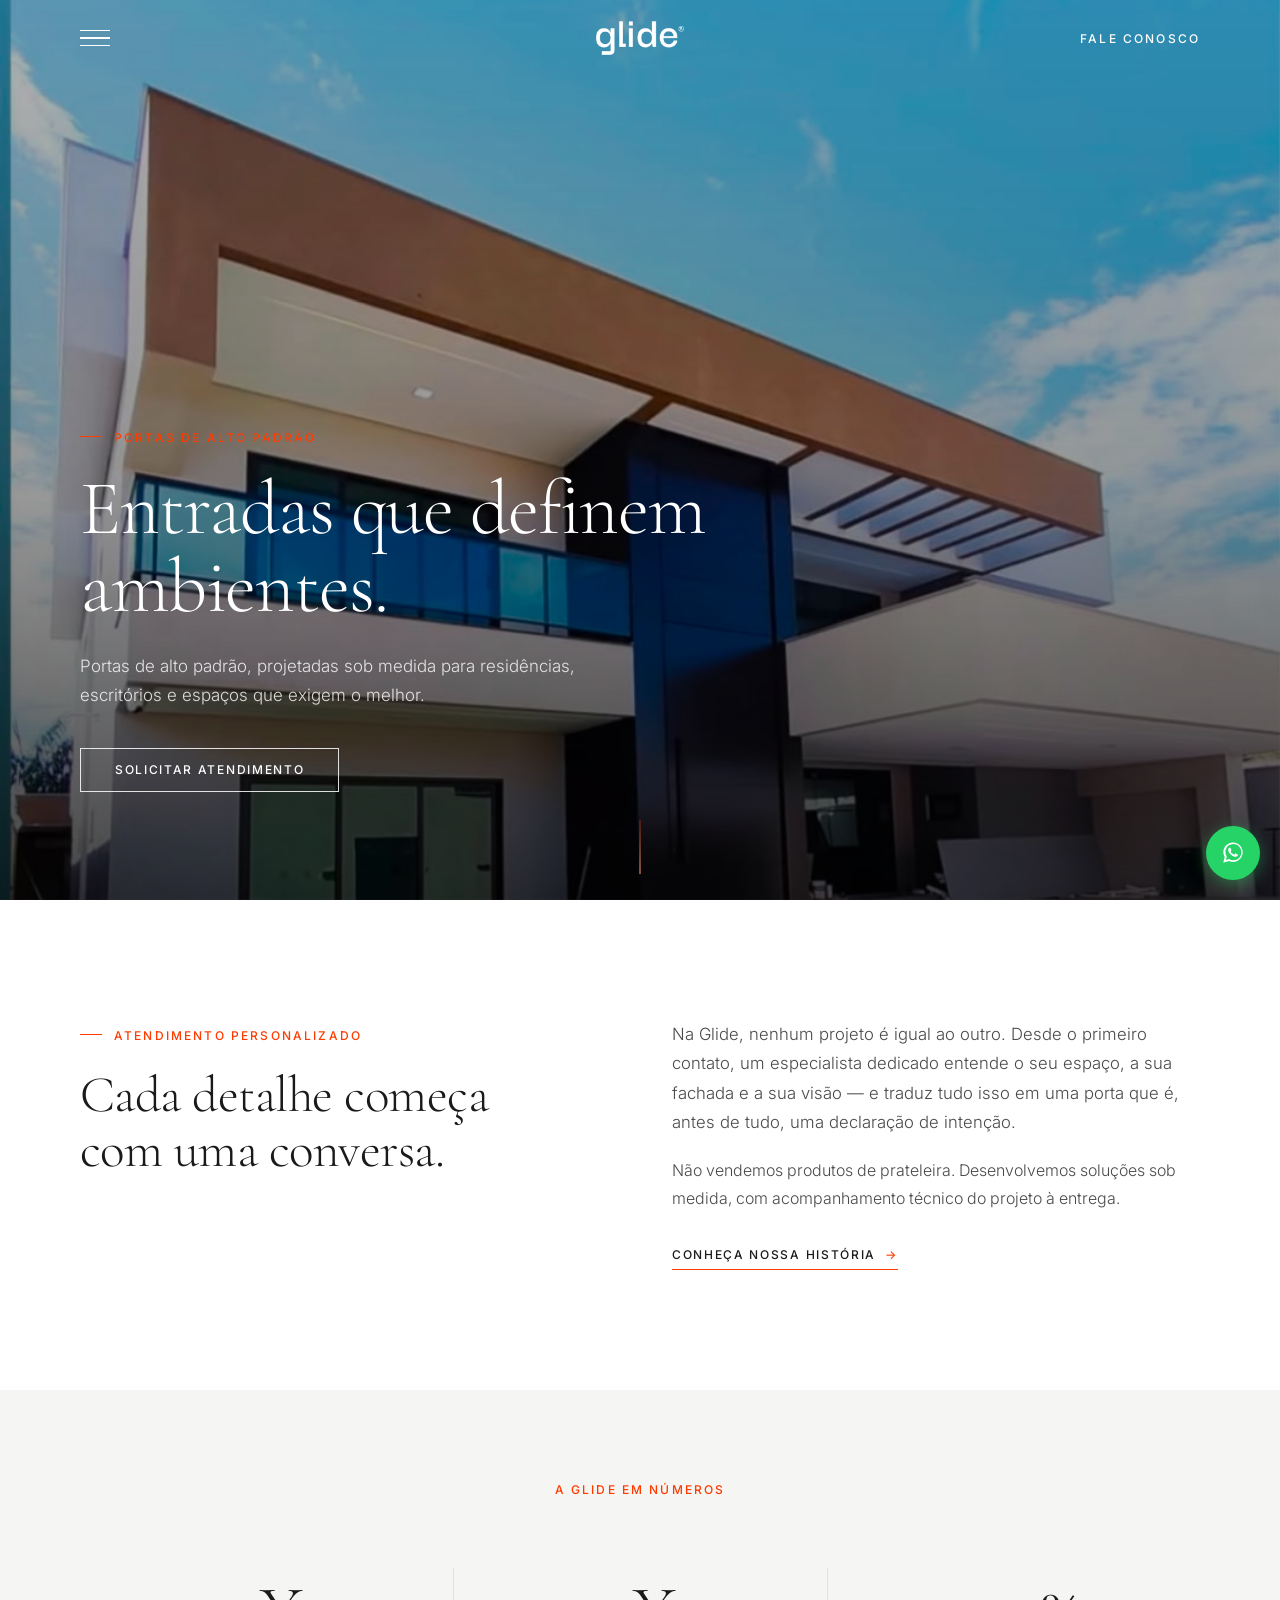
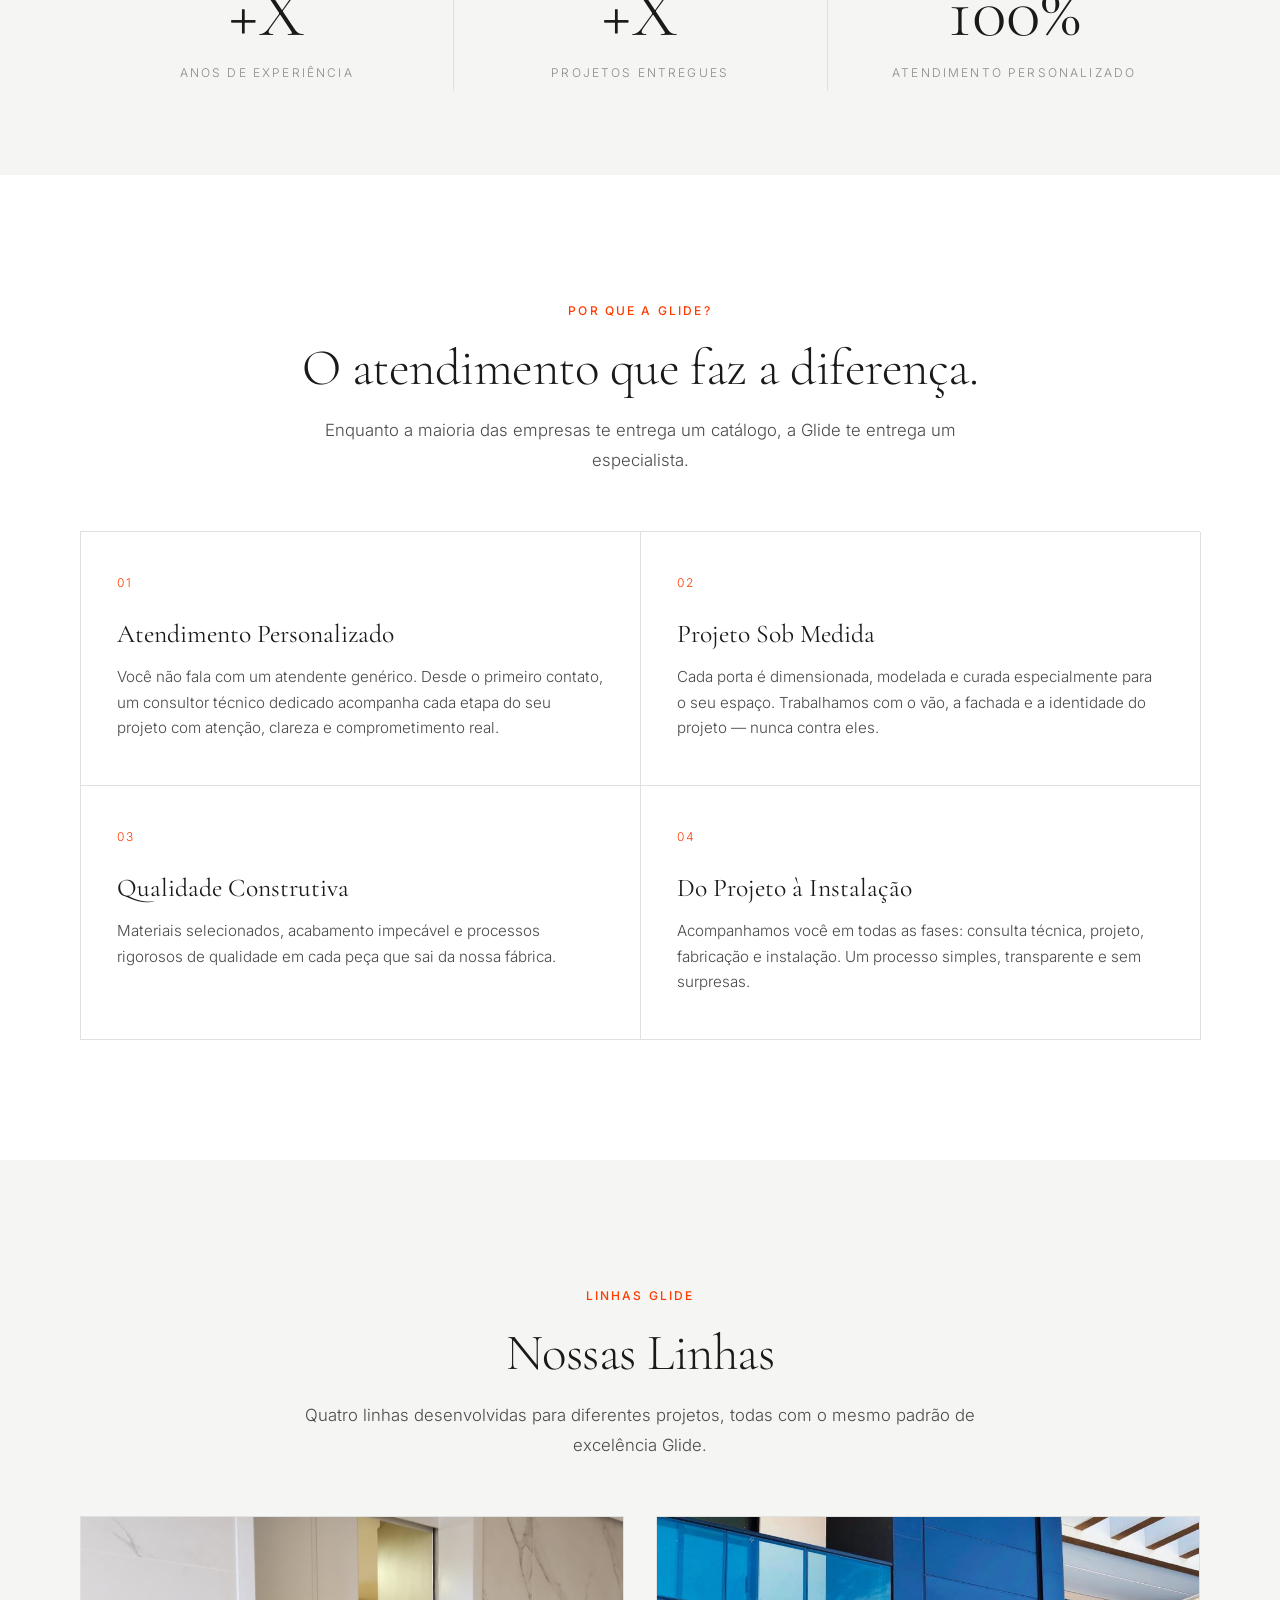
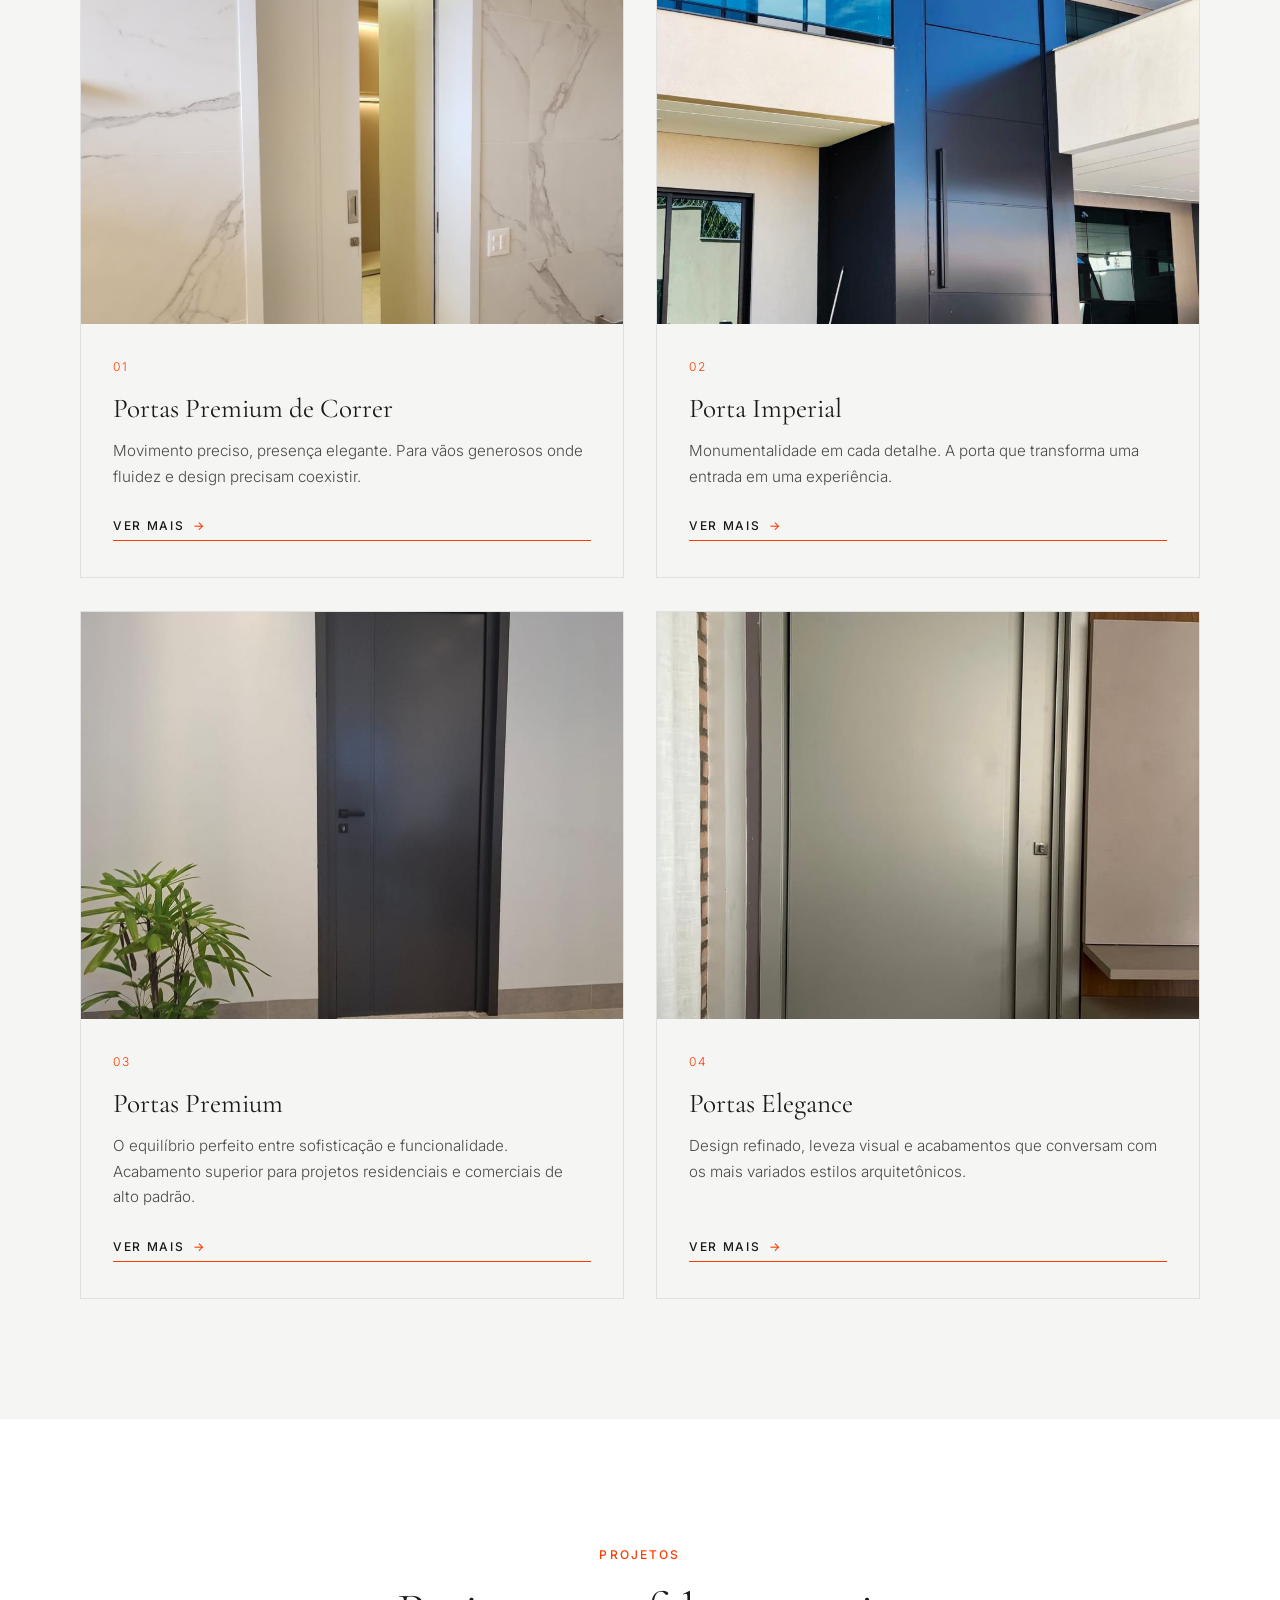
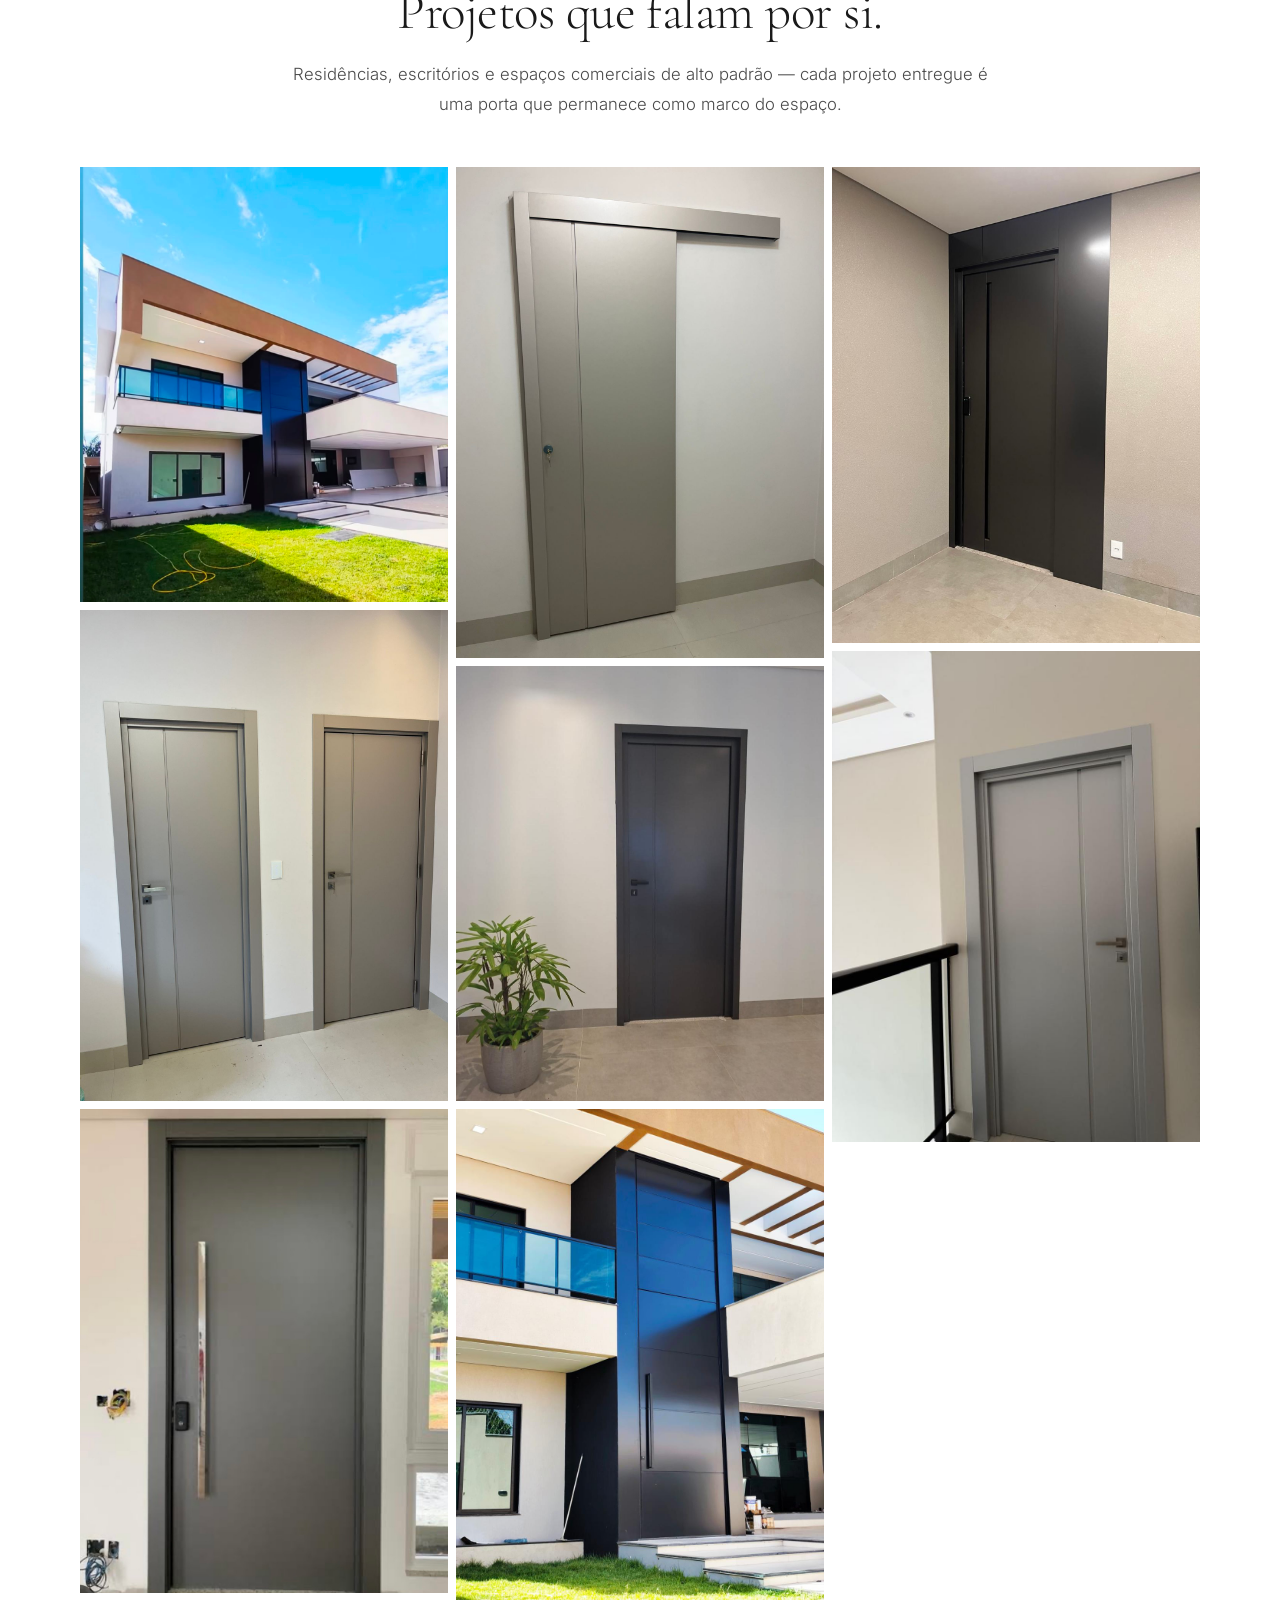
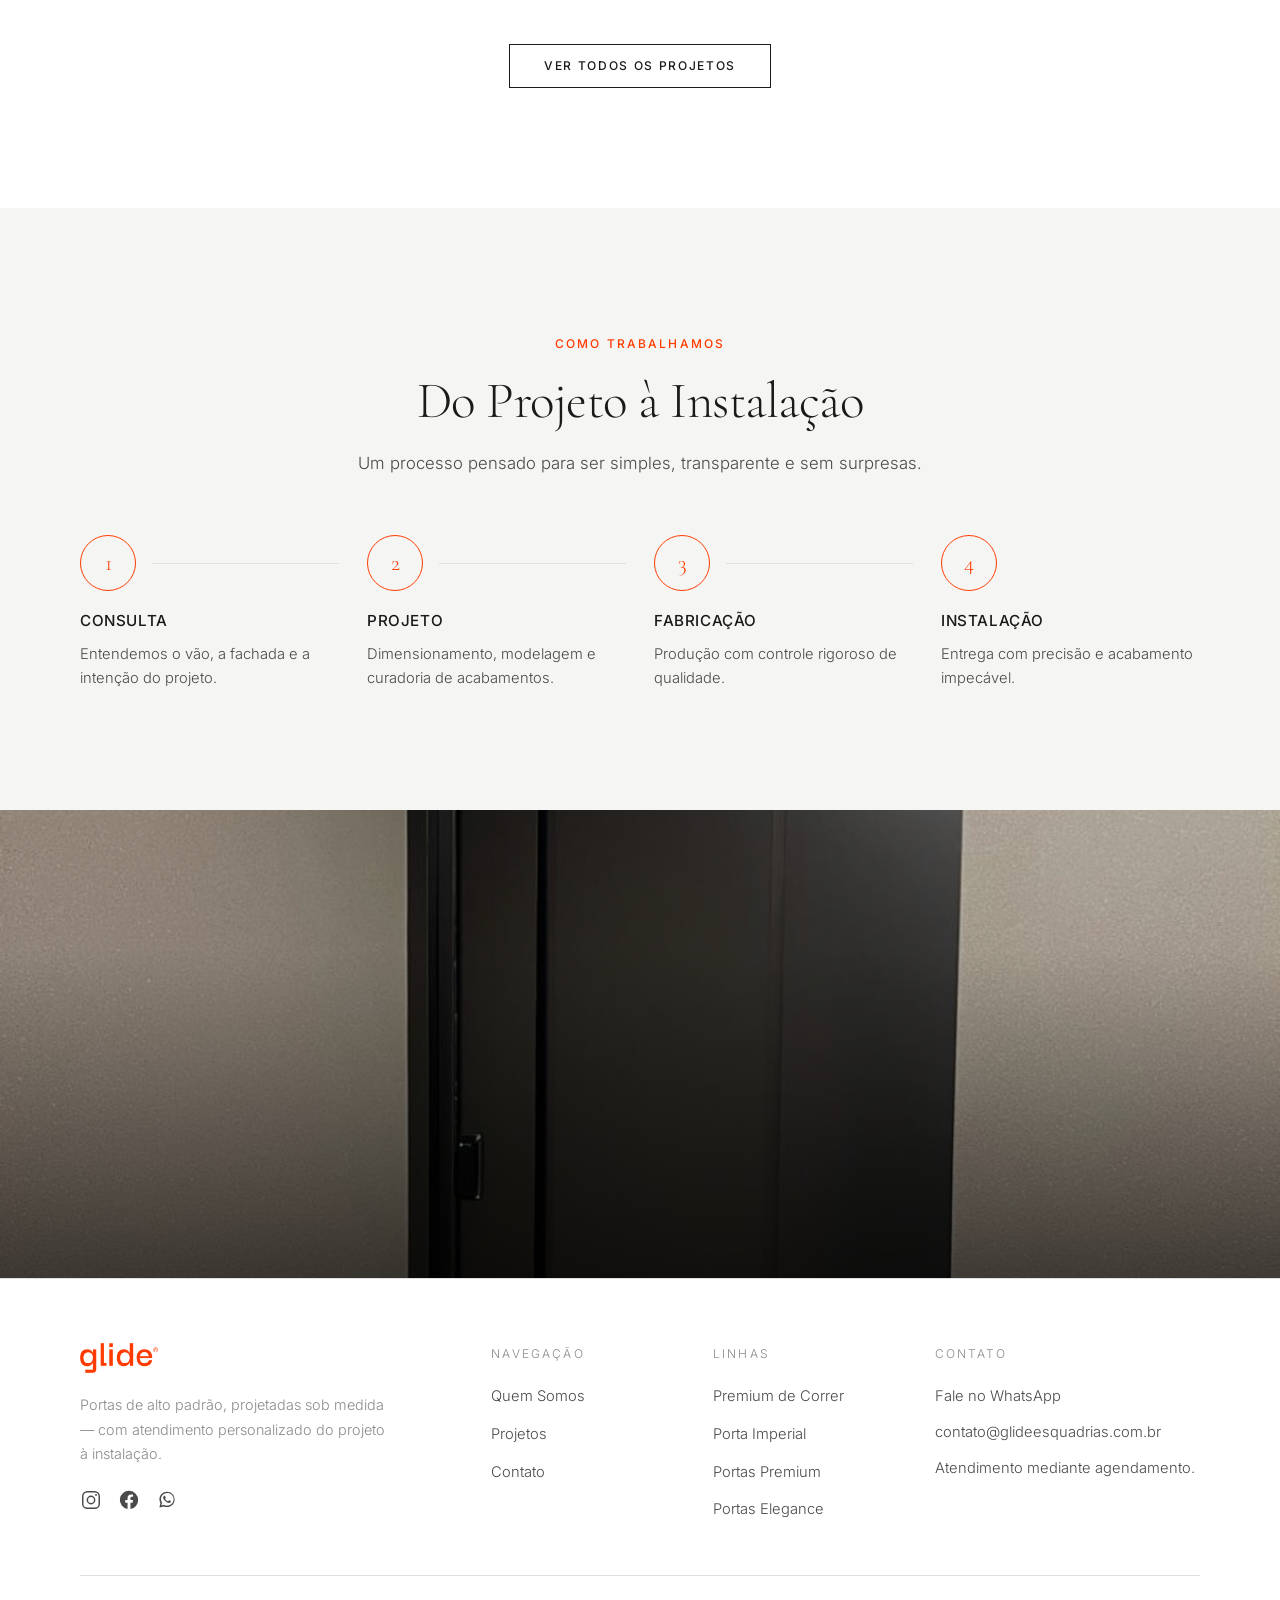
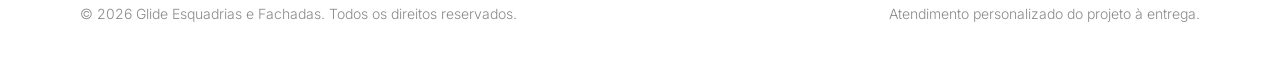
==== commit 73de7ce0: "Adiciona acentos na cor laranja da marca e foca o slogan em portas - Define --color-brand (#FF3B00, " ====
--- a/index.html
+++ b/index.html
@@ -3,10 +3,10 @@
 <head>
   <meta charset="UTF-8">
   <meta name="viewport" content="width=device-width, initial-scale=1.0">
-  <title>Glide — Esquadrias e Fachadas de Alto Padrão</title>
-  <meta name="description" content="A Glide projeta esquadrias e fachadas de alto padrão sob medida, com atendimento 100% personalizado — do projeto à instalação. Portas que definem ambientes.">
-  <meta property="og:title" content="Glide — Esquadrias e Fachadas de Alto Padrão">
-  <meta property="og:description" content="Esquadrias e fachadas de alto padrão, projetadas sob medida. Atendimento personalizado do projeto à instalação.">
+  <title>Glide — Portas de Alto Padrão</title>
+  <meta name="description" content="A Glide projeta portas de alto padrão sob medida, com atendimento 100% personalizado — do projeto à instalação. Entradas que definem ambientes.">
+  <meta property="og:title" content="Glide — Portas de Alto Padrão">
+  <meta property="og:description" content="Portas de alto padrão, projetadas sob medida. Atendimento personalizado do projeto à instalação.">
   <meta property="og:type" content="website">
   <link rel="icon" href="images/symbol.png">
   <link rel="preconnect" href="https://fonts.googleapis.com">
@@ -73,9 +73,9 @@
       </div>
       <div class="hero__content container">
         <div class="hero__inner">
-          <span class="eyebrow eyebrow--light">Esquadrias &amp; Fachadas de Alto Padrão</span>
+          <span class="eyebrow eyebrow--light">Portas de Alto Padrão</span>
           <h1 class="hero__title">Entradas que definem ambientes.</h1>
-          <p class="hero__subtitle">Esquadrias e fachadas de alto padrão, projetadas sob medida para residências, escritórios e espaços que exigem o melhor.</p>
+          <p class="hero__subtitle">Portas de alto padrão, projetadas sob medida para residências, escritórios e espaços que exigem o melhor.</p>
           <a href="https://wa.me/SEU_NUMERO_AQUI" target="_blank" rel="noopener" class="btn btn--outline-light">Solicitar Atendimento</a>
         </div>
       </div>
@@ -298,7 +298,7 @@
       <div class="footer__grid">
         <div class="footer__brand">
           <img class="footer__brand-logo" src="images/logo-orange.png" alt="Glide">
-          <p class="footer__tagline">Esquadrias e fachadas de alto padrão, projetadas sob medida — com atendimento personalizado do projeto à instalação.</p>
+          <p class="footer__tagline">Portas de alto padrão, projetadas sob medida — com atendimento personalizado do projeto à instalação.</p>
           <div class="footer__social">
             <a href="#" aria-label="Instagram" target="_blank" rel="noopener">
               <svg viewBox="0 0 24 24" fill="none" stroke="currentColor" stroke-width="1.6" aria-hidden="true"><rect x="3" y="3" width="18" height="18" rx="5"/><circle cx="12" cy="12" r="4"/><circle cx="17.5" cy="6.5" r="1" fill="currentColor" stroke="none"/></svg>
--- a/css/tokens.css
+++ b/css/tokens.css
@@ -15,6 +15,9 @@
   --color-light:        #8A8A8A;   /* textos de apoio, labels, rodapé */
   --color-accent:       #1A1A1A;   /* destaque — botões CTA principais */
   --color-accent-hover: #333333;   /* hover dos botões */
+  --color-brand:        #FF3B00;   /* laranja Glide — cor da marca */
+  --color-brand-hover:  #E63500;   /* hover do laranja */
+  --color-brand-soft:   rgba(255, 59, 0, 0.08); /* fundo laranja sutil */
   --color-border:       #E0E0E0;   /* bordas, linhas divisórias */
   --color-border-soft:  #ECECEC;   /* bordas muito sutis */
   --color-whatsapp:     #25D366;   /* ícone flutuante WhatsApp */
--- a/css/main.css
+++ b/css/main.css
@@ -61,9 +61,21 @@
   font-weight: 500;
   letter-spacing: var(--tracking-caps);
   text-transform: uppercase;
-  color: var(--color-light);
-}
-.eyebrow--light { color: rgba(255, 255, 255, 0.62); }
+  color: var(--color-brand);
+}
+/* eyebrow com pequeno traço laranja antes do texto */
+.eyebrow::before {
+  content: "";
+  display: inline-block;
+  width: 22px;
+  height: 1px;
+  background: var(--color-brand);
+  vertical-align: middle;
+  margin-right: 12px;
+  transform: translateY(-2px);
+}
+.eyebrow--light { color: var(--color-brand); }
+.section-head .eyebrow::before { display: none; }
 
 .title-display {
   font-family: var(--font-heading);
@@ -140,11 +152,11 @@
 .btn:active { transform: translateY(0); }
 
 .btn--primary {
-  background: var(--color-dark);
+  background: var(--color-brand);
   color: #fff;
-  border-color: var(--color-dark);
-}
-.btn--primary:hover { background: var(--color-accent-hover); border-color: var(--color-accent-hover); }
+  border-color: var(--color-brand);
+}
+.btn--primary:hover { background: var(--color-brand-hover); border-color: var(--color-brand-hover); }
 
 .btn--outline {
   background: transparent;
@@ -183,8 +195,9 @@
   border-bottom: 1px solid var(--color-dark);
   transition: gap var(--t-fast) var(--ease), opacity var(--t-fast) var(--ease);
 }
-.text-link:hover { gap: 16px; }
-.text-link .arrow { transition: transform var(--t-fast) var(--ease); }
+.text-link { border-bottom-color: var(--color-brand); }
+.text-link:hover { gap: 16px; color: var(--color-brand); }
+.text-link .arrow { color: var(--color-brand); transition: transform var(--t-fast) var(--ease); }
 .text-link:hover .arrow { transform: translateX(3px); }
 .text-link--light { color: #fff; border-color: rgba(255,255,255,0.6); }
 
@@ -269,7 +282,7 @@
   color: #fff;
   transition: color var(--t-base) var(--ease), opacity var(--t-fast) var(--ease);
 }
-.nav-cta:hover { opacity: 0.7; }
+.nav-cta:hover { color: var(--color-brand); }
 
 /* Estado: rolado / sólido */
 .navbar.is-solid {
@@ -278,6 +291,8 @@
 }
 .navbar.is-solid .nav-toggle { color: var(--color-dark); }
 .navbar.is-solid .nav-cta { color: var(--color-dark); }
+.navbar.is-solid .nav-cta:hover,
+.nav-cta:hover { color: var(--color-brand); }
 .navbar.is-solid .nav-logo .logo-light { opacity: 0; }
 .navbar.is-solid .nav-logo .logo-dark { opacity: 1; }
 
@@ -367,11 +382,12 @@
   content: "";
   display: inline-block;
   width: 26px;
-  height: 1px;
-  background: var(--color-light);
+  height: 2px;
+  background: var(--color-brand);
   vertical-align: middle;
   margin-right: 16px;
 }
+.menu__sub a.is-active { color: var(--color-brand); }
 
 @keyframes menuIn {
   to { opacity: 1; transform: none; }
@@ -401,7 +417,7 @@
   width: fit-content;
   transition: color var(--t-fast) var(--ease), transform var(--t-fast) var(--ease);
 }
-.menu__sub a:hover { color: #fff; transform: translateX(6px); }
+.menu__sub a:hover { color: var(--color-brand); transform: translateX(6px); }
 .menu__sub a.is-active { color: #fff; }
 
 .menu__footer {
@@ -416,7 +432,7 @@
   color: var(--color-light);
 }
 .menu__footer a { transition: color var(--t-fast) var(--ease); }
-.menu__footer a:hover { color: #fff; }
+.menu__footer a:hover { color: var(--color-brand); }
 
 body.menu-open { overflow: hidden; }
 
@@ -500,7 +516,7 @@
   content: "";
   position: absolute;
   inset: 0;
-  background: #fff;
+  background: var(--color-brand);
   animation: cue 2.2s var(--ease) infinite;
 }
 @keyframes cue {
@@ -634,12 +650,19 @@
   background: var(--color-background);
   transition: background var(--t-base) var(--ease);
 }
-.why-card:hover { background: var(--color-surface); }
+.why-card {
+  box-shadow: inset 0 0 0 transparent;
+  transition: background var(--t-base) var(--ease), box-shadow var(--t-base) var(--ease);
+}
+.why-card:hover {
+  background: var(--color-surface);
+  box-shadow: inset 0 2px 0 var(--color-brand);
+}
 .why-card__num {
   font-family: var(--font-body);
   font-size: var(--text-caps);
   letter-spacing: var(--tracking-caps);
-  color: var(--color-light);
+  color: var(--color-brand);
   margin-bottom: 26px;
 }
 .why-card__title {
@@ -700,7 +723,7 @@
 .line-card__num {
   font-size: var(--text-caps);
   letter-spacing: var(--tracking-caps);
-  color: var(--color-light);
+  color: var(--color-brand);
   margin-bottom: 16px;
 }
 .line-card__title {
@@ -731,14 +754,14 @@
 .step__num {
   width: 56px;
   height: 56px;
-  border: 1px solid var(--color-dark);
+  border: 1px solid var(--color-brand);
   border-radius: 50%;
   display: flex;
   align-items: center;
   justify-content: center;
   font-family: var(--font-heading);
   font-size: 1.4rem;
-  color: var(--color-dark);
+  color: var(--color-brand);
   margin-bottom: 22px;
 }
 .section--dark .step__num { border-color: rgba(255,255,255,0.6); color: #fff; }
@@ -811,11 +834,11 @@
   background: transparent;
   transition: all var(--t-fast) var(--ease);
 }
-.filter-btn:hover { border-color: var(--color-dark); color: var(--color-dark); }
+.filter-btn:hover { border-color: var(--color-brand); color: var(--color-brand); }
 .filter-btn.is-active {
-  background: var(--color-dark);
+  background: var(--color-brand);
   color: #fff;
-  border-color: var(--color-dark);
+  border-color: var(--color-brand);
 }
 .gallery-item.is-hidden { display: none; }
 
@@ -857,7 +880,7 @@
   width: 7px;
   height: 7px;
   margin-top: 9px;
-  border: 1px solid var(--color-dark);
+  background: var(--color-brand);
   border-radius: 50%;
 }
 
@@ -897,7 +920,7 @@
 .value-item__idx {
   font-family: var(--font-heading);
   font-size: 1.5rem;
-  color: var(--color-light);
+  color: var(--color-brand);
   min-width: 48px;
 }
 .value-item__text {
@@ -1015,7 +1038,7 @@
   transition: color var(--t-fast) var(--ease);
 }
 .footer__links a:hover,
-.footer__contact a:hover { color: var(--color-dark); }
+.footer__contact a:hover { color: var(--color-brand); }
 .footer__contact { display: flex; flex-direction: column; gap: 10px; }
 .footer__social {
   display: flex;
@@ -1028,7 +1051,7 @@
   color: var(--color-mid);
   transition: color var(--t-fast) var(--ease), transform var(--t-fast) var(--ease);
 }
-.footer__social a:hover { color: var(--color-dark); transform: translateY(-2px); }
+.footer__social a:hover { color: var(--color-brand); transform: translateY(-2px); }
 .footer__social svg { width: 100%; height: 100%; }
 .footer__bottom {
   margin-top: 52px;
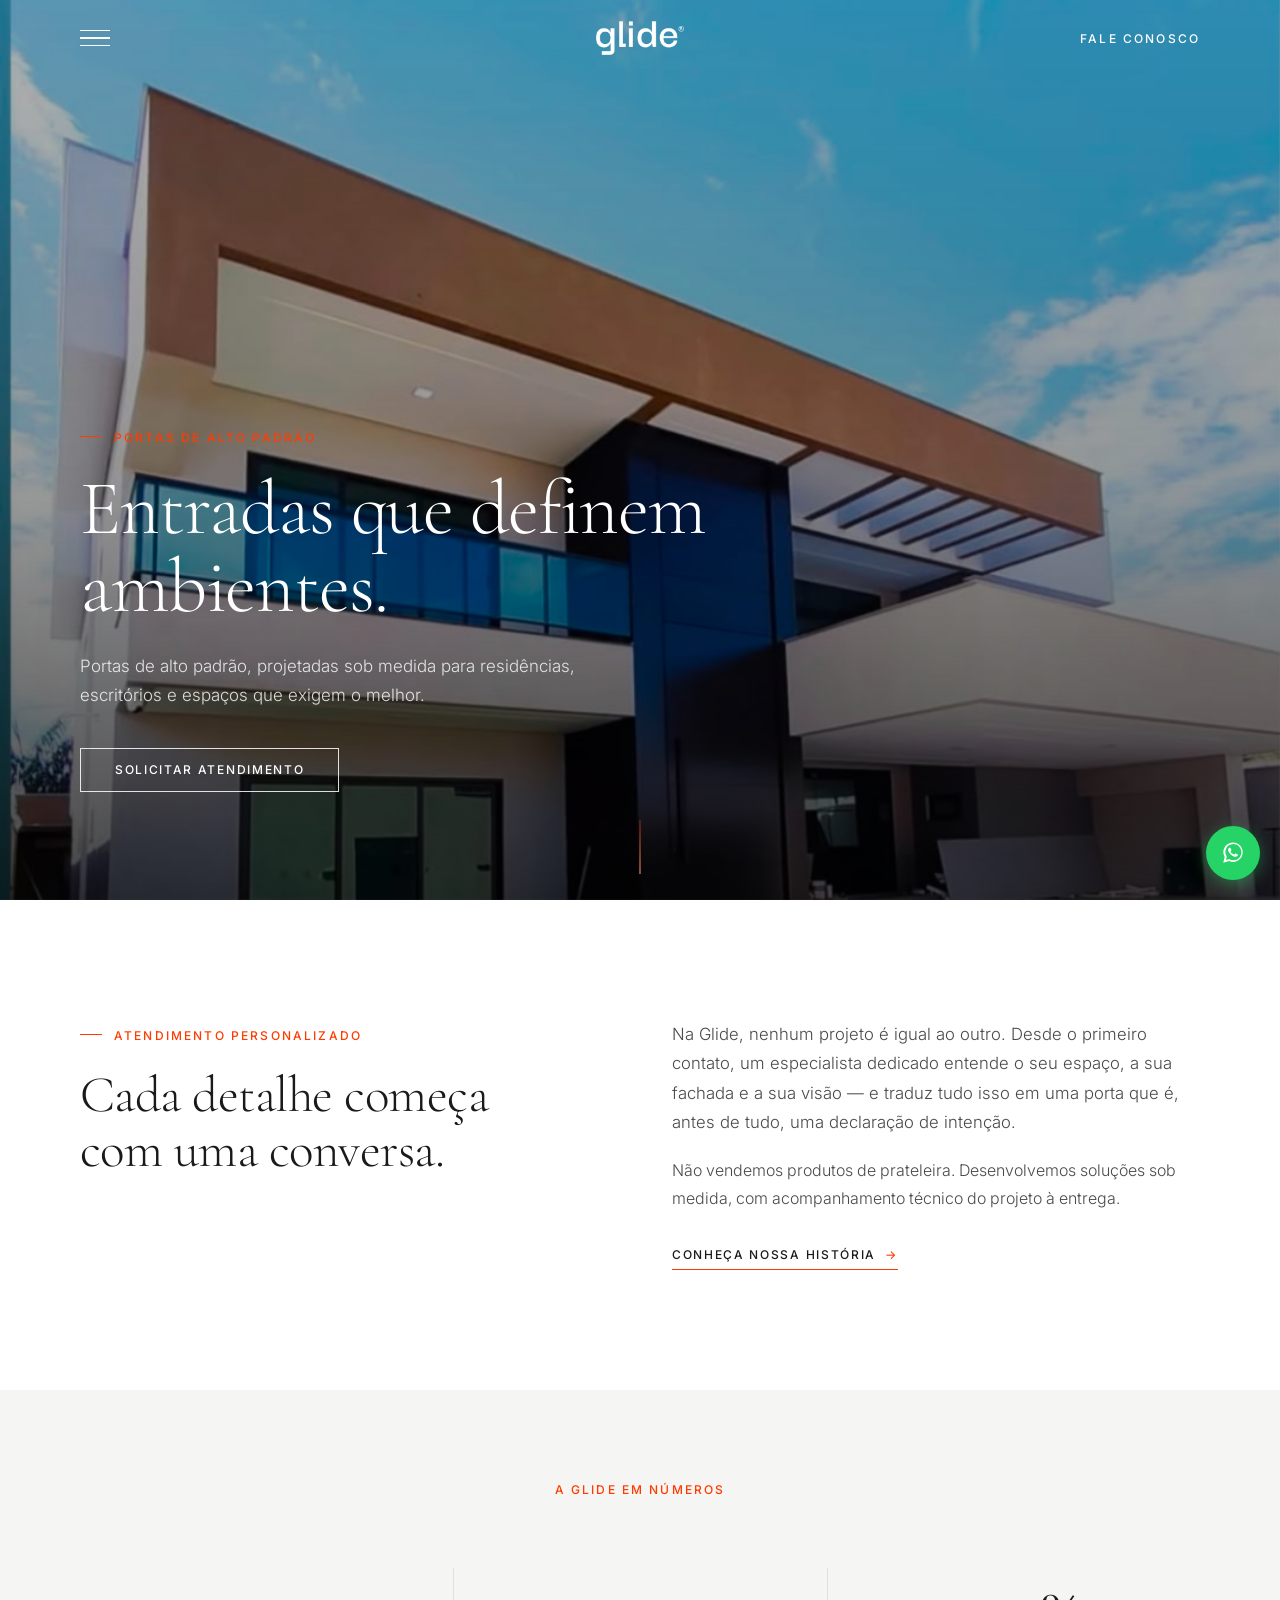
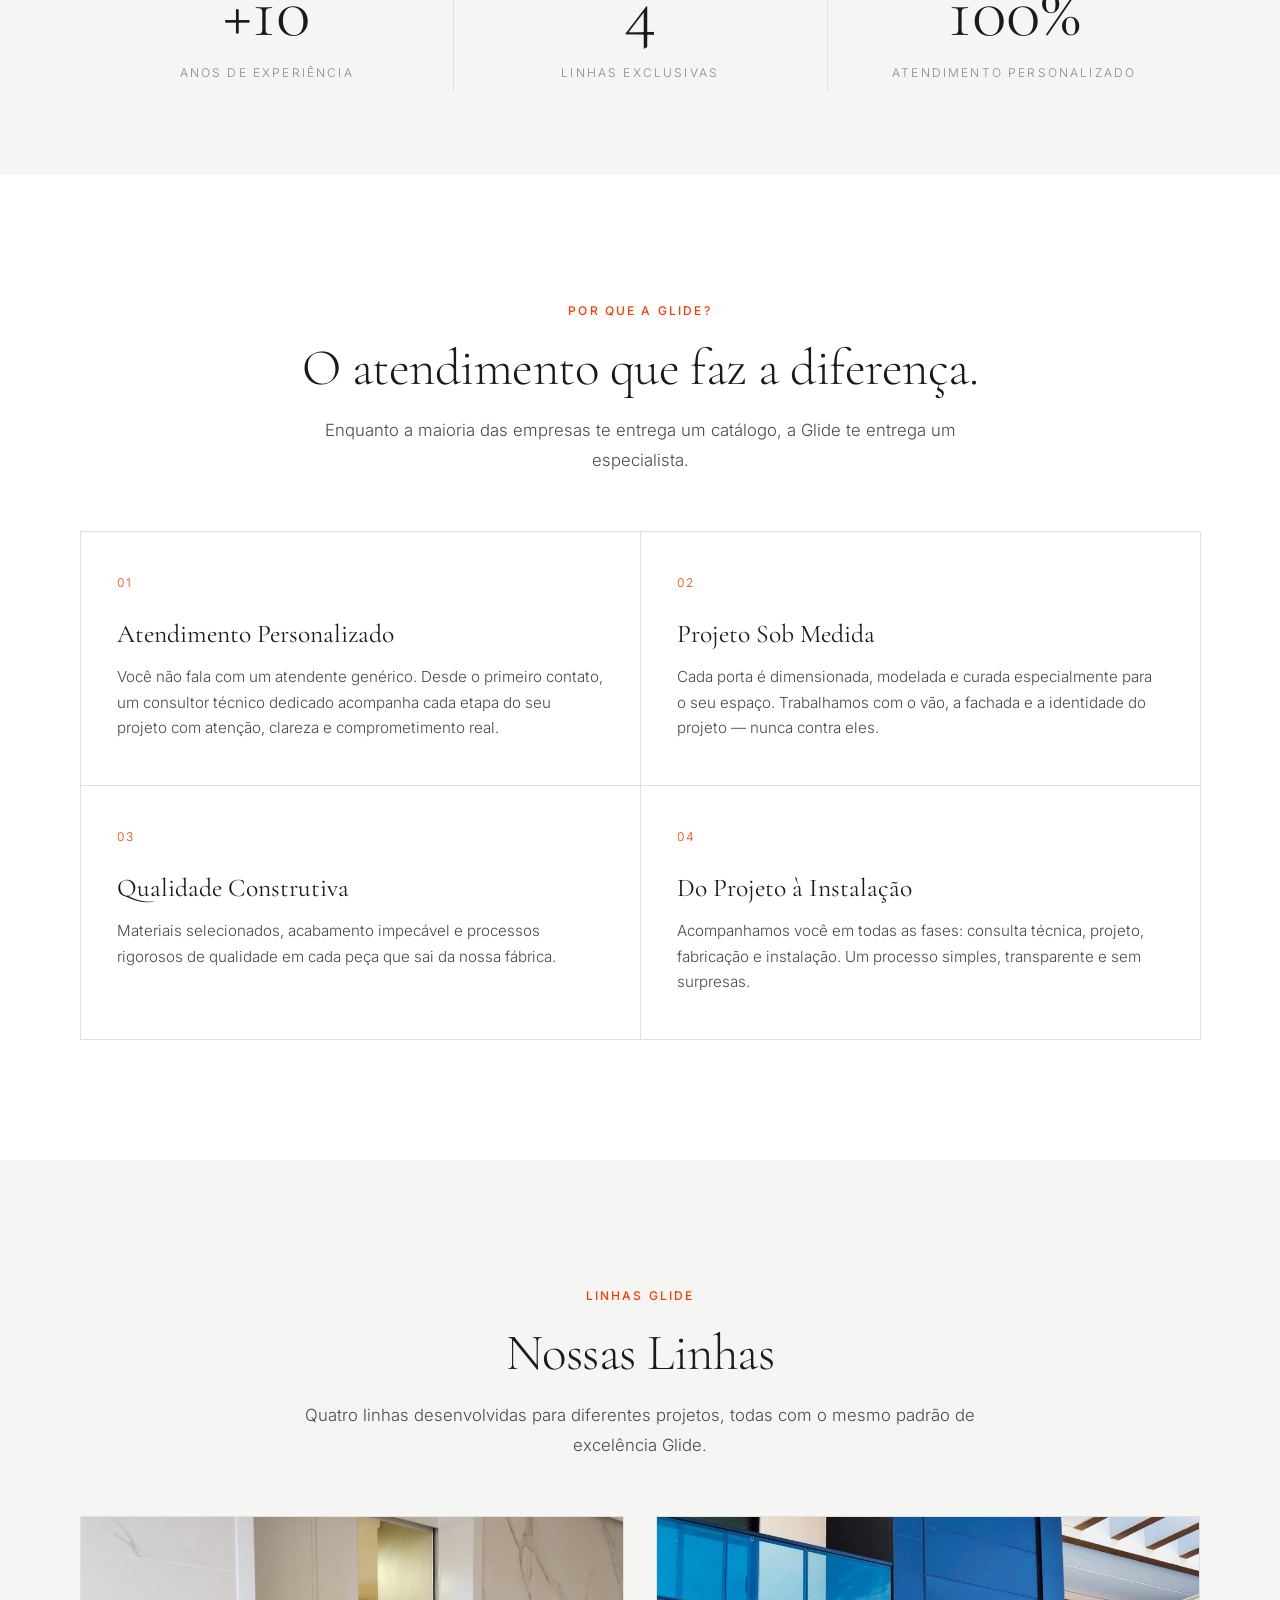
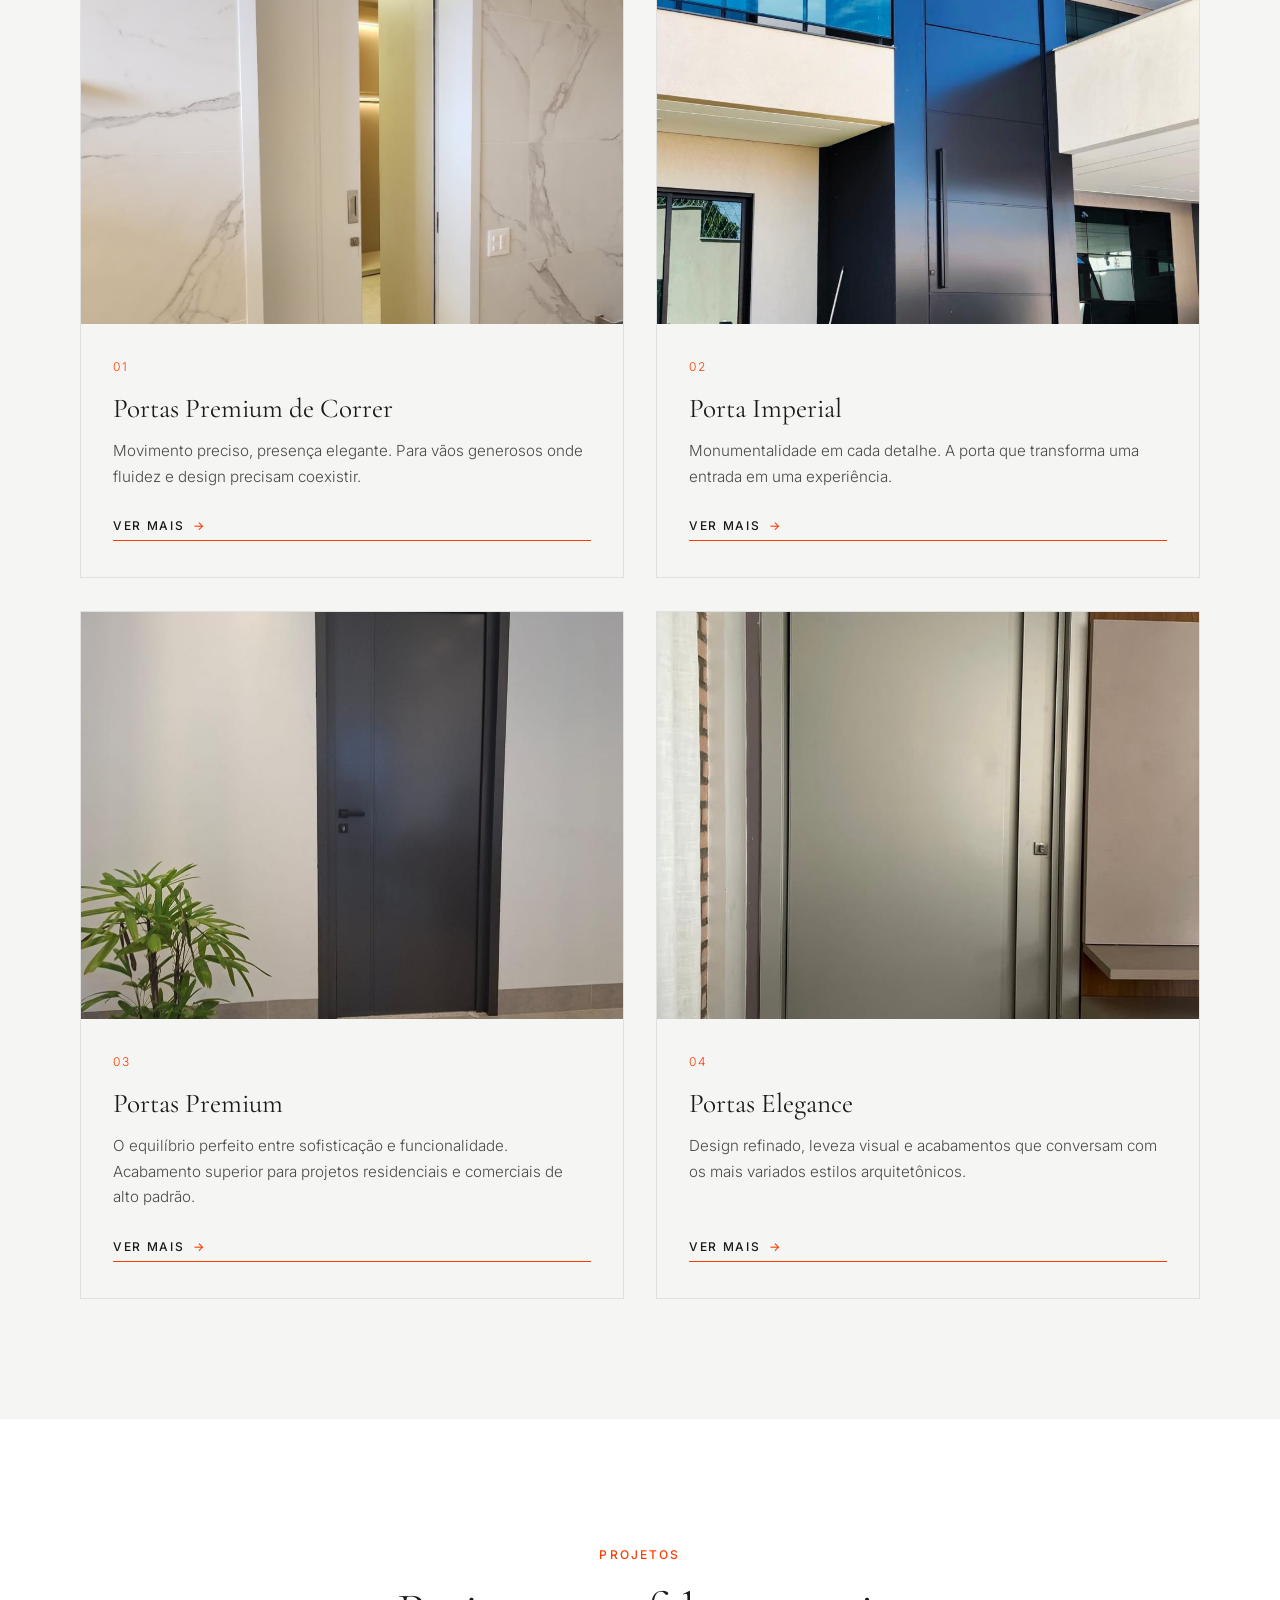
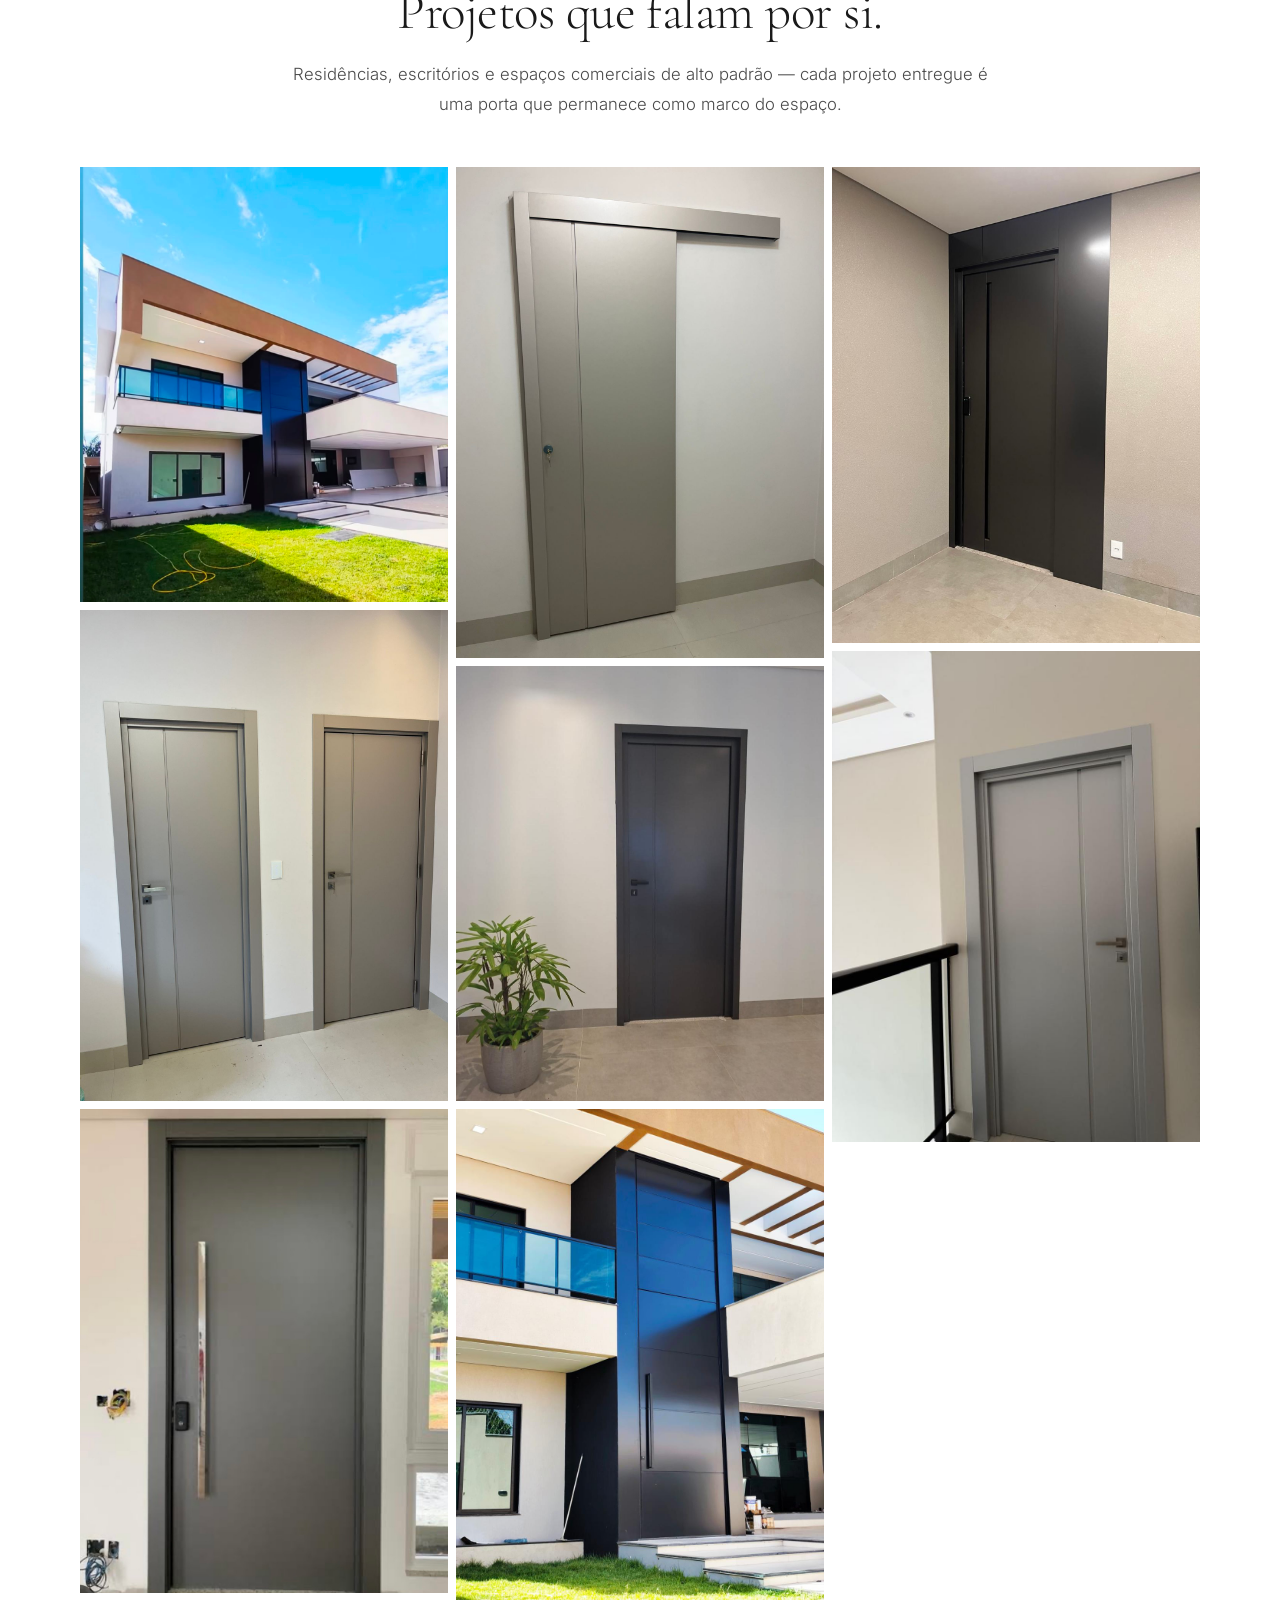
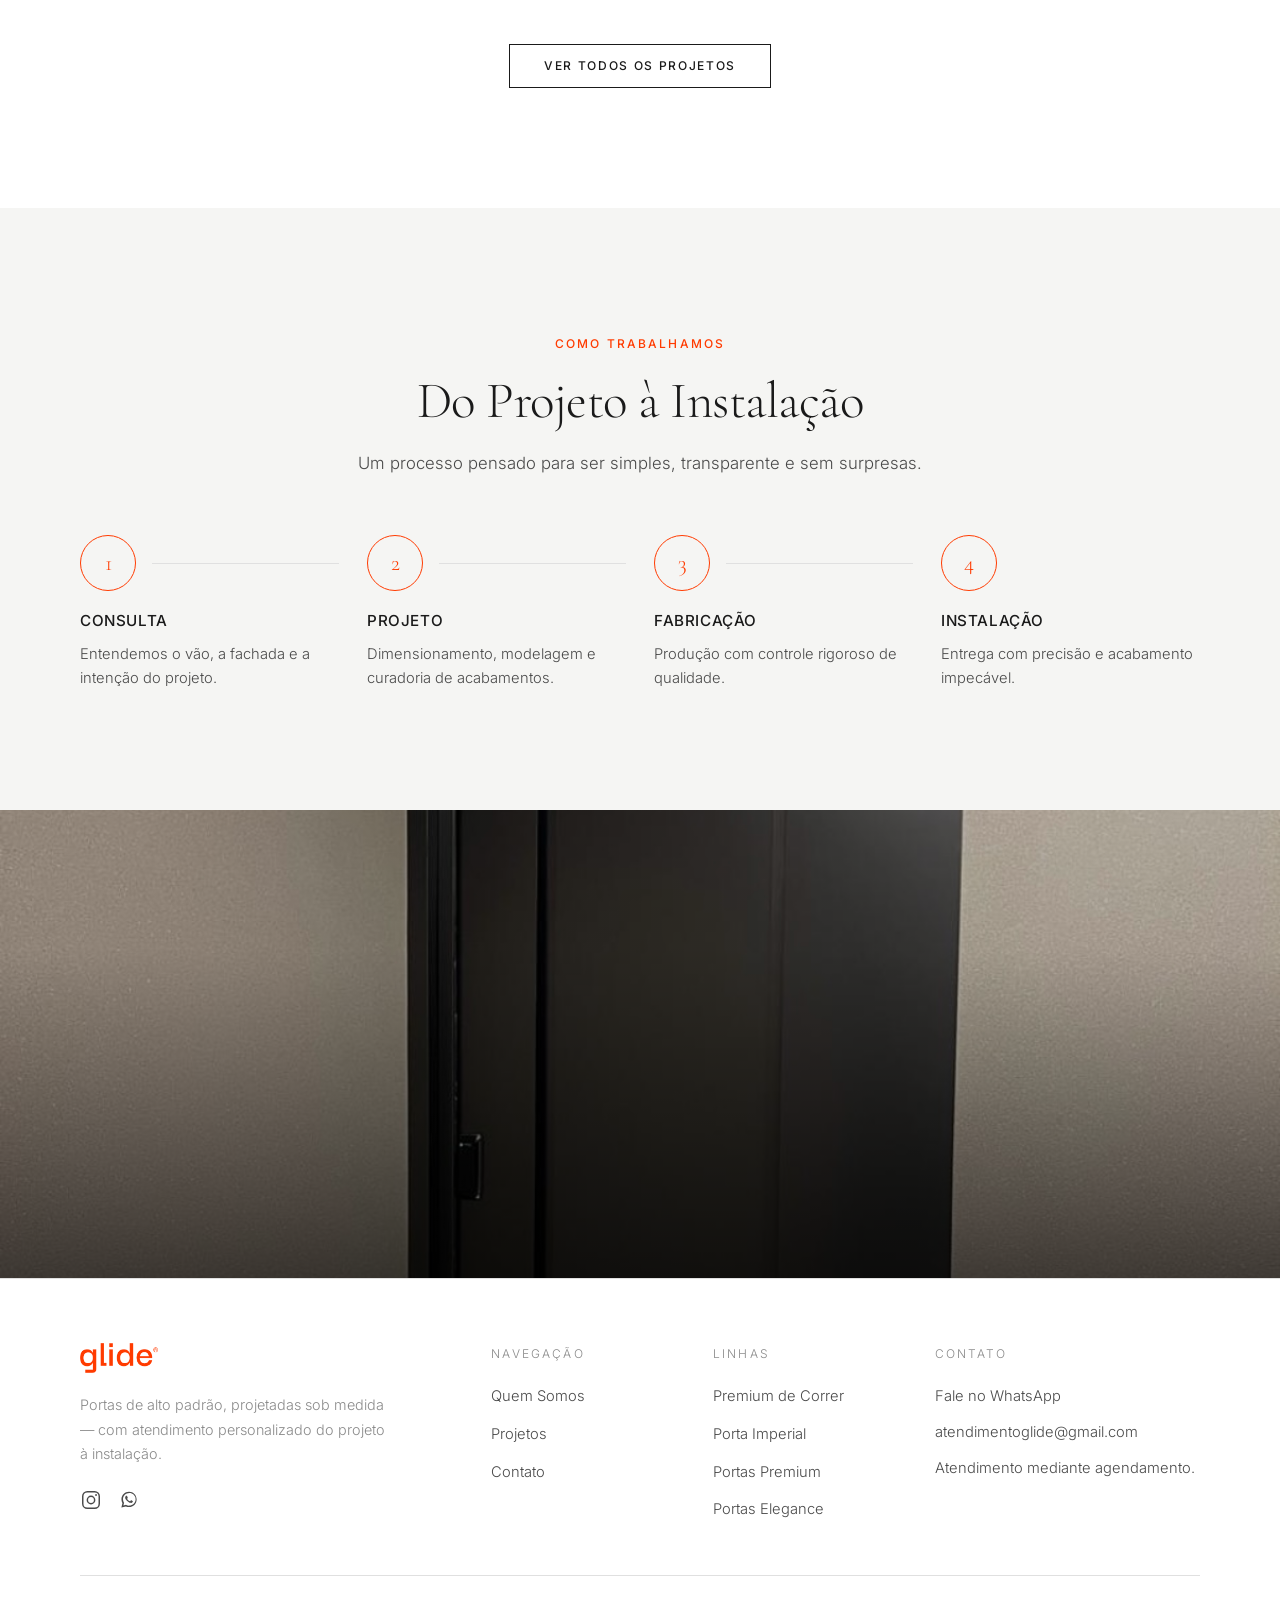
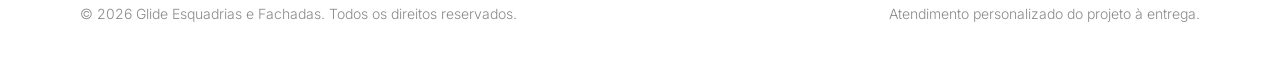
==== commit bc034ddb: "Adiciona Instagram e e-mail reais, remove Facebook e ajusta estatisticas - Instagram: link real (ins" ====
--- a/index.html
+++ b/index.html
@@ -57,7 +57,7 @@
       </div>
     </div>
     <div class="menu__footer">
-      <a href="https://wa.me/SEU_NUMERO_AQUI" target="_blank" rel="noopener">WhatsApp</a>
+      <a href="https://wa.me/5563981189964" target="_blank" rel="noopener">WhatsApp</a>
       <a href="contato.html">Contato</a>
       <span>Atendimento personalizado do projeto à entrega.</span>
     </div>
@@ -76,7 +76,7 @@
           <span class="eyebrow eyebrow--light">Portas de Alto Padrão</span>
           <h1 class="hero__title">Entradas que definem ambientes.</h1>
           <p class="hero__subtitle">Portas de alto padrão, projetadas sob medida para residências, escritórios e espaços que exigem o melhor.</p>
-          <a href="https://wa.me/SEU_NUMERO_AQUI" target="_blank" rel="noopener" class="btn btn--outline-light">Solicitar Atendimento</a>
+          <a href="https://wa.me/5563981189964" target="_blank" rel="noopener" class="btn btn--outline-light">Solicitar Atendimento</a>
         </div>
       </div>
       <span class="hero__cue" aria-hidden="true"></span>
@@ -107,19 +107,18 @@
         </div>
         <div class="stats" data-stagger="0.12">
           <div class="stat reveal">
-            <div class="stat__num">+X</div>
+            <div class="stat__num">+10</div>
             <div class="stat__label">Anos de experiência</div>
           </div>
           <div class="stat reveal">
-            <div class="stat__num">+X</div>
-            <div class="stat__label">Projetos entregues</div>
+            <div class="stat__num">4</div>
+            <div class="stat__label">Linhas exclusivas</div>
           </div>
           <div class="stat reveal">
             <div class="stat__num">100%</div>
             <div class="stat__label">Atendimento personalizado</div>
           </div>
         </div>
-        <!-- TODO: substituir +X pelos números reais da empresa -->
       </div>
     </section>
 
@@ -285,7 +284,7 @@
       <div class="page-hero__content container text-center" style="display:flex;flex-direction:column;align-items:center">
         <div class="cta-final">
           <h2 class="title-section on-dark reveal">Tem um projeto e precisa de um<br>atendimento à altura?</h2>
-          <a href="https://wa.me/SEU_NUMERO_AQUI" target="_blank" rel="noopener" class="btn btn--outline-light reveal">Fale com um especialista</a>
+          <a href="https://wa.me/5563981189964" target="_blank" rel="noopener" class="btn btn--outline-light reveal">Fale com um especialista</a>
         </div>
       </div>
     </section>
@@ -300,13 +299,10 @@
           <img class="footer__brand-logo" src="images/logo-orange.png" alt="Glide">
           <p class="footer__tagline">Portas de alto padrão, projetadas sob medida — com atendimento personalizado do projeto à instalação.</p>
           <div class="footer__social">
-            <a href="#" aria-label="Instagram" target="_blank" rel="noopener">
+            <a href="https://www.instagram.com/glide.brasil/" aria-label="Instagram" target="_blank" rel="noopener">
               <svg viewBox="0 0 24 24" fill="none" stroke="currentColor" stroke-width="1.6" aria-hidden="true"><rect x="3" y="3" width="18" height="18" rx="5"/><circle cx="12" cy="12" r="4"/><circle cx="17.5" cy="6.5" r="1" fill="currentColor" stroke="none"/></svg>
             </a>
-            <a href="#" aria-label="Facebook" target="_blank" rel="noopener">
-              <svg viewBox="0 0 24 24" fill="currentColor" aria-hidden="true"><path d="M22 12a10 10 0 1 0-11.56 9.88v-6.99H7.9V12h2.54V9.8c0-2.5 1.49-3.89 3.78-3.89 1.09 0 2.24.2 2.24.2v2.46h-1.26c-1.24 0-1.63.77-1.63 1.56V12h2.78l-.44 2.89h-2.34v6.99A10 10 0 0 0 22 12z"/></svg>
-            </a>
-            <a href="https://wa.me/SEU_NUMERO_AQUI" aria-label="WhatsApp" target="_blank" rel="noopener">
+            <a href="https://wa.me/5563981189964" aria-label="WhatsApp" target="_blank" rel="noopener">
               <svg viewBox="0 0 32 32" fill="currentColor" aria-hidden="true"><path d="M16.04 4C9.93 4 4.98 8.95 4.98 15.06c0 1.95.51 3.86 1.48 5.54L4.9 27l6.57-1.72a11.02 11.02 0 0 0 4.56.98h.01c6.11 0 11.06-4.95 11.06-11.06C27.1 8.95 22.15 4 16.04 4zm0 20.2h-.01c-1.41 0-2.79-.38-4-1.1l-.29-.17-3.9 1.02 1.04-3.8-.19-.3a9.13 9.13 0 0 1-1.4-4.86c0-5.05 4.11-9.16 9.17-9.16 2.45 0 4.75.96 6.48 2.69a9.1 9.1 0 0 1 2.68 6.48c0 5.06-4.11 9.17-9.16 9.17zm5.03-6.86c-.27-.14-1.63-.8-1.88-.9-.25-.09-.43-.13-.62.14-.18.27-.71.9-.87 1.08-.16.18-.32.2-.59.07-.27-.14-1.16-.43-2.21-1.36-.82-.73-1.37-1.63-1.53-1.9-.16-.27-.02-.42.12-.55.12-.12.27-.32.41-.48.14-.16.18-.27.27-.46.09-.18.05-.34-.02-.48-.07-.14-.62-1.49-.85-2.04-.22-.53-.45-.46-.62-.47l-.53-.01c-.18 0-.48.07-.73.34-.25.27-.96.94-.96 2.29 0 1.35.98 2.65 1.12 2.84.14.18 1.93 2.95 4.67 4.14.65.28 1.16.45 1.56.58.66.21 1.25.18 1.72.11.52-.08 1.63-.67 1.86-1.31.23-.64.23-1.19.16-1.31-.07-.12-.25-.18-.52-.32z"/></svg>
             </a>
           </div>
@@ -330,13 +326,11 @@
             <a href="portas-elegance.html">Portas Elegance</a>
           </nav>
         </div>
-
-        <!-- TODO: substituir pelos dados reais de contato da empresa -->
         <div class="footer__col">
           <div class="footer__col-title">Contato</div>
           <div class="footer__contact">
-            <a href="https://wa.me/SEU_NUMERO_AQUI" target="_blank" rel="noopener">Fale no WhatsApp</a>
-            <a href="mailto:contato@glideesquadrias.com.br">contato@glideesquadrias.com.br</a>
+            <a href="https://wa.me/5563981189964" target="_blank" rel="noopener">Fale no WhatsApp</a>
+            <a href="mailto:atendimentoglide@gmail.com">atendimentoglide@gmail.com</a>
             <p>Atendimento mediante agendamento.</p>
           </div>
         </div>
@@ -350,7 +344,7 @@
   </footer>
 
   <!-- ============ WHATSAPP FLUTUANTE ============ -->
-  <a class="whatsapp-float" href="https://wa.me/SEU_NUMERO_AQUI" target="_blank" rel="noopener" aria-label="Fale com um especialista no WhatsApp">
+  <a class="whatsapp-float" href="https://wa.me/5563981189964" target="_blank" rel="noopener" aria-label="Fale com um especialista no WhatsApp">
     <svg viewBox="0 0 32 32" fill="currentColor" aria-hidden="true"><path d="M16.04 4C9.93 4 4.98 8.95 4.98 15.06c0 1.95.51 3.86 1.48 5.54L4.9 27l6.57-1.72a11.02 11.02 0 0 0 4.56.98h.01c6.11 0 11.06-4.95 11.06-11.06C27.1 8.95 22.15 4 16.04 4zm0 20.2h-.01c-1.41 0-2.79-.38-4-1.1l-.29-.17-3.9 1.02 1.04-3.8-.19-.3a9.13 9.13 0 0 1-1.4-4.86c0-5.05 4.11-9.16 9.17-9.16 2.45 0 4.75.96 6.48 2.69a9.1 9.1 0 0 1 2.68 6.48c0 5.06-4.11 9.17-9.16 9.17zm5.03-6.86c-.27-.14-1.63-.8-1.88-.9-.25-.09-.43-.13-.62.14-.18.27-.71.9-.87 1.08-.16.18-.32.2-.59.07-.27-.14-1.16-.43-2.21-1.36-.82-.73-1.37-1.63-1.53-1.9-.16-.27-.02-.42.12-.55.12-.12.27-.32.41-.48.14-.16.18-.27.27-.46.09-.18.05-.34-.02-.48-.07-.14-.62-1.49-.85-2.04-.22-.53-.45-.46-.62-.47l-.53-.01c-.18 0-.48.07-.73.34-.25.27-.96.94-.96 2.29 0 1.35.98 2.65 1.12 2.84.14.18 1.93 2.95 4.67 4.14.65.28 1.16.45 1.56.58.66.21 1.25.18 1.72.11.52-.08 1.63-.67 1.86-1.31.23-.64.23-1.19.16-1.31-.07-.12-.25-.18-.52-.32z"/></svg>
   </a>
 
